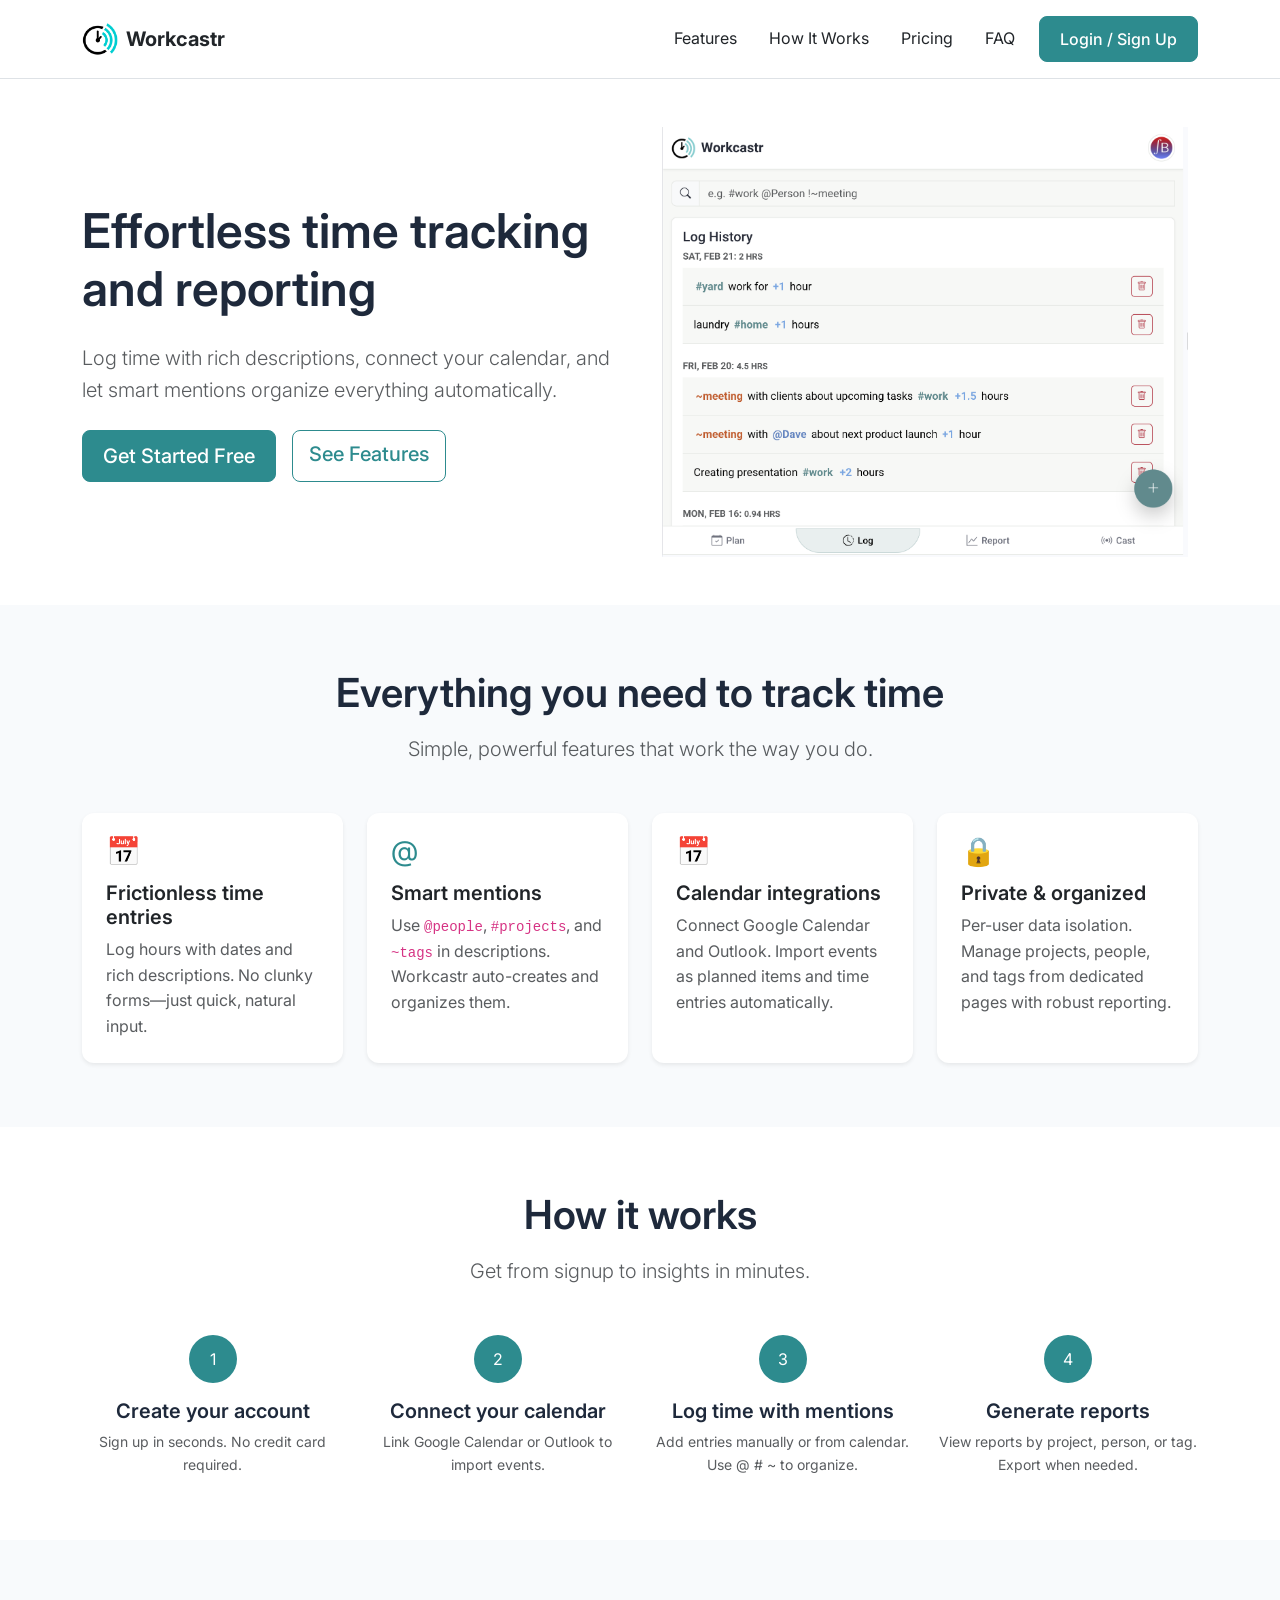
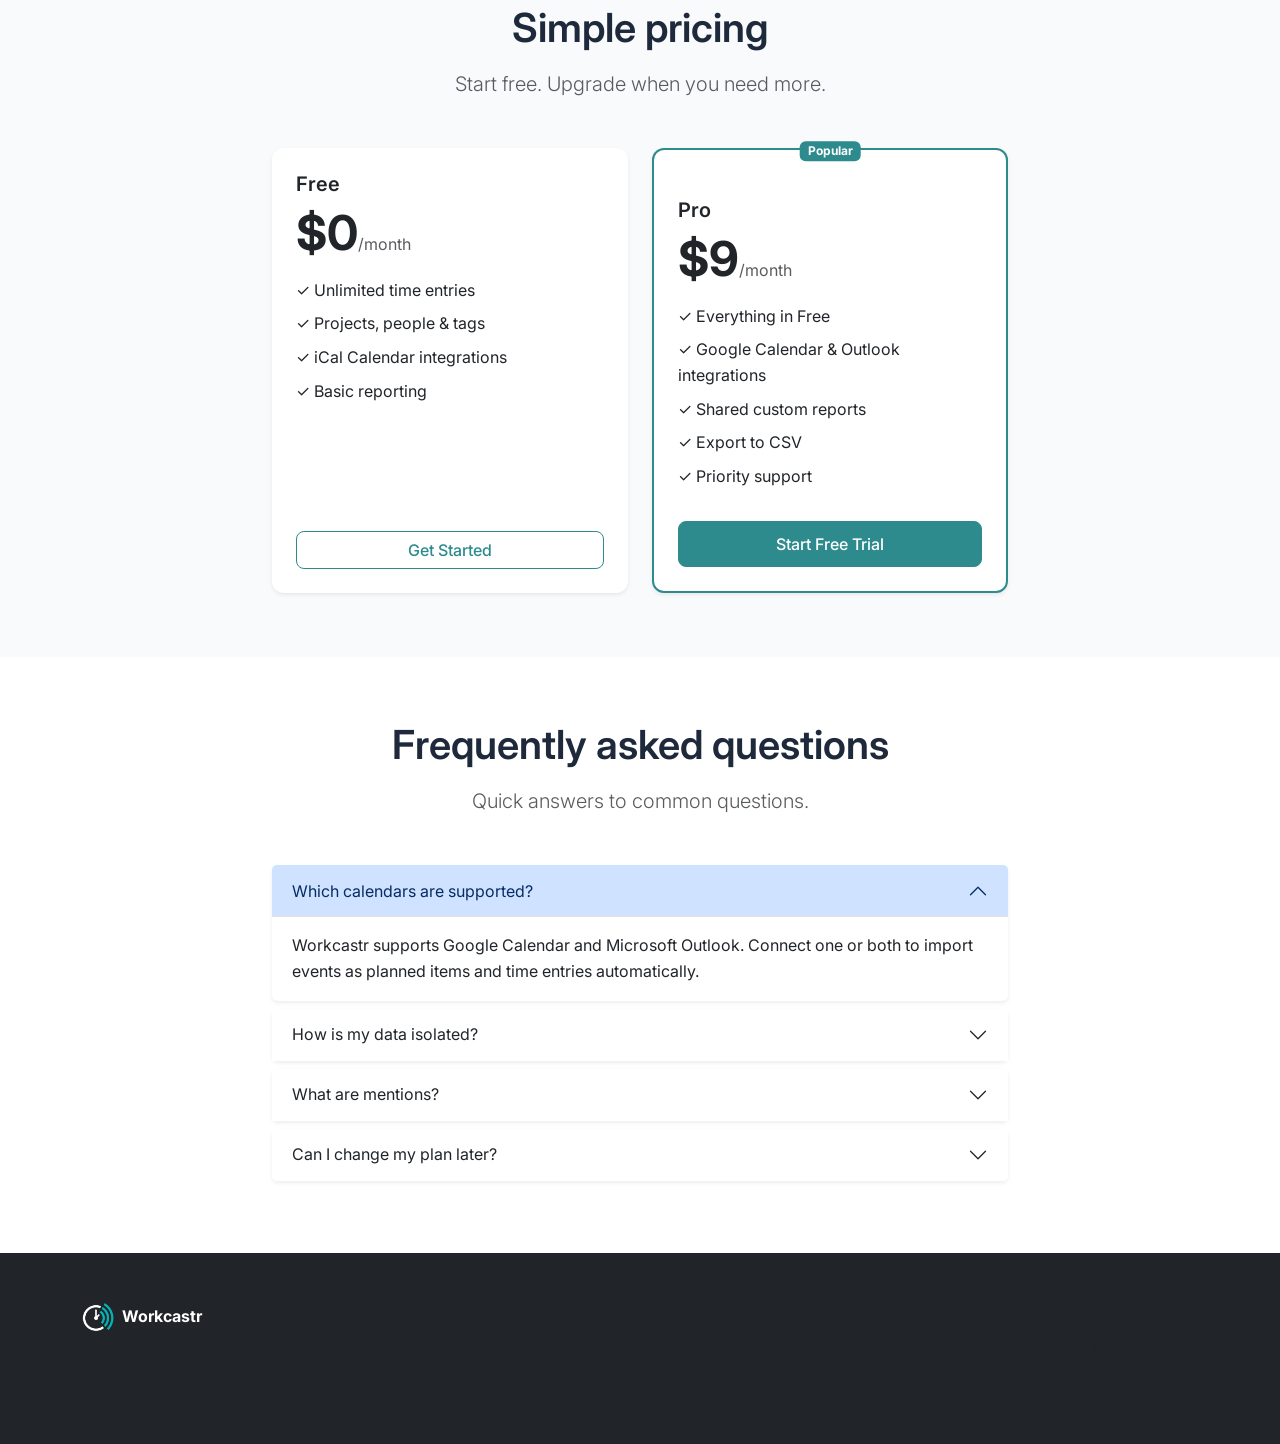
==== index.html @ 973336b8 "Changing app screenshot to "fit" nicer" ====
<!DOCTYPE html>
<html lang="en">
<head>
  <meta charset="UTF-8">
  <meta name="viewport" content="width=device-width, initial-scale=1.0">
  <title>Workcastr – Time Tracking & Reporting</title>
  <link rel="icon" href="assets/images/workcastr-logo-time-broadcast-square3.png" type="image/png">
  <link rel="preconnect" href="https://fonts.googleapis.com">
  <link rel="preconnect" href="https://fonts.gstatic.com" crossorigin>
  <link href="https://fonts.googleapis.com/css2?family=Inter:wght@400;500;600;700&display=swap" rel="stylesheet">
  <link href="https://cdn.jsdelivr.net/npm/bootstrap@5.3.3/dist/css/bootstrap.min.css" rel="stylesheet">
  <link rel="stylesheet" href="assets/css/style.css">
</head>
<body>
  <!-- Navigation -->
  <nav class="navbar navbar-expand-lg navbar-light bg-white py-3 border-bottom">
    <div class="container">
      <a class="navbar-brand d-flex align-items-center" href="#">
        <img src="assets/images/workcastr-logo-time-broadcast-square3.png" alt="Workcastr" height="36" class="d-inline-block">
        <span class="ms-2 fw-bold text-dark">Workcastr</span>
      </a>
      <button class="navbar-toggler" type="button" data-bs-toggle="collapse" data-bs-target="#navbarNav" aria-controls="navbarNav" aria-expanded="false" aria-label="Toggle navigation">
        <span class="navbar-toggler-icon"></span>
      </button>
      <div class="collapse navbar-collapse" id="navbarNav">
        <ul class="navbar-nav ms-auto align-items-center gap-3">
          <li class="nav-item"><a class="nav-link text-dark" href="#features">Features</a></li>
          <li class="nav-item"><a class="nav-link text-dark" href="#how-it-works">How It Works</a></li>
          <li class="nav-item"><a class="nav-link text-dark" href="#pricing">Pricing</a></li>
          <li class="nav-item"><a class="nav-link text-dark" href="#faq">FAQ</a></li>
          <li class="nav-item">
            <a class="btn btn-primary" href="https://app.workcastr.com" target="_blank" rel="noopener">Login / Sign Up</a>
          </li>
        </ul>
      </div>
    </div>
  </nav>

  <!-- Hero -->
  <section class="hero py-5 py-lg-6">
    <div class="container">
      <div class="row align-items-center">
        <div class="col-lg-6">
          <h1 class="mb-4">Effortless time tracking and reporting</h1>
          <p class="lead text-muted mb-4">
            Log time with rich descriptions, connect your calendar, and let smart mentions organize everything automatically.
          </p>
          <div class="d-flex flex-wrap gap-3">
            <a class="btn btn-primary btn-lg" href="https://app.workcastr.com" target="_blank" rel="noopener">Get Started Free</a>
            <a class="btn btn-outline-primary btn-lg" href="#features">See Features</a>
          </div>
        </div>
        <div class="col-lg-6 mt-5 mt-lg-0">
          <div class="hero-screenshot rounded-3 overflow-hidden">
            <img src="assets/images/app-view-1.png" alt="Workcastr app" class="hero-screenshot-img">
          </div>
        </div>
      </div>
    </div>
  </section>

  <!-- Features -->
  <section id="features" class="section section-alt">
    <div class="container">
      <div class="text-center mb-5">
        <h2 class="mb-3">Everything you need to track time</h2>
        <p class="text-muted lead">Simple, powerful features that work the way you do.</p>
      </div>
      <div class="row g-4">
        <div class="col-md-6 col-lg-3">
          <div class="card h-100 border-0 shadow-sm">
            <div class="card-body p-4">
              <div class="feature-icon mb-3 text-primary">&#128197;</div>
              <h5 class="card-title">Frictionless time entries</h5>
              <p class="card-text text-muted">Log hours with dates and rich descriptions. No clunky forms—just quick, natural input.</p>
            </div>
          </div>
        </div>
        <div class="col-md-6 col-lg-3">
          <div class="card h-100 border-0 shadow-sm">
            <div class="card-body p-4">
              <div class="feature-icon mb-3 text-primary">&#64;</div>
              <h5 class="card-title">Smart mentions</h5>
              <p class="card-text text-muted">Use <code>@people</code>, <code>#projects</code>, and <code>~tags</code> in descriptions. Workcastr auto-creates and organizes them.</p>
            </div>
          </div>
        </div>
        <div class="col-md-6 col-lg-3">
          <div class="card h-100 border-0 shadow-sm">
            <div class="card-body p-4">
              <div class="feature-icon mb-3 text-primary">&#128197;</div>
              <h5 class="card-title">Calendar integrations</h5>
              <p class="card-text text-muted">Connect Google Calendar and Outlook. Import events as planned items and time entries automatically.</p>
            </div>
          </div>
        </div>
        <div class="col-md-6 col-lg-3">
          <div class="card h-100 border-0 shadow-sm">
            <div class="card-body p-4">
              <div class="feature-icon mb-3 text-primary">&#128274;</div>
              <h5 class="card-title">Private & organized</h5>
              <p class="card-text text-muted">Per-user data isolation. Manage projects, people, and tags from dedicated pages with robust reporting.</p>
            </div>
          </div>
        </div>
      </div>
    </div>
  </section>

  <!-- How It Works -->
  <section id="how-it-works" class="section">
    <div class="container">
      <div class="text-center mb-5">
        <h2 class="mb-3">How it works</h2>
        <p class="text-muted lead">Get from signup to insights in minutes.</p>
      </div>
      <div class="row g-4 align-items-center">
        <div class="col-lg-3 col-md-6">
          <div class="how-step text-center">
            <div class="how-step-num rounded-circle bg-primary text-white d-inline-flex align-items-center justify-content-center mb-3" style="width: 3rem; height: 3rem;">1</div>
            <h5>Create your account</h5>
            <p class="text-muted small mb-0">Sign up in seconds. No credit card required.</p>
          </div>
        </div>
        <div class="col-lg-3 col-md-6">
          <div class="how-step text-center">
            <div class="how-step-num rounded-circle bg-primary text-white d-inline-flex align-items-center justify-content-center mb-3" style="width: 3rem; height: 3rem;">2</div>
            <h5>Connect your calendar</h5>
            <p class="text-muted small mb-0">Link Google Calendar or Outlook to import events.</p>
          </div>
        </div>
        <div class="col-lg-3 col-md-6">
          <div class="how-step text-center">
            <div class="how-step-num rounded-circle bg-primary text-white d-inline-flex align-items-center justify-content-center mb-3" style="width: 3rem; height: 3rem;">3</div>
            <h5>Log time with mentions</h5>
            <p class="text-muted small mb-0">Add entries manually or from calendar. Use @ # ~ to organize.</p>
          </div>
        </div>
        <div class="col-lg-3 col-md-6">
          <div class="how-step text-center">
            <div class="how-step-num rounded-circle bg-primary text-white d-inline-flex align-items-center justify-content-center mb-3" style="width: 3rem; height: 3rem;">4</div>
            <h5>Generate reports</h5>
            <p class="text-muted small mb-0">View reports by project, person, or tag. Export when needed.</p>
          </div>
        </div>
      </div>
    </div>
  </section>

  <!-- Pricing -->
  <section id="pricing" class="section section-alt">
    <div class="container">
      <div class="text-center mb-5">
        <h2 class="mb-3">Simple pricing</h2>
        <p class="text-muted lead">Start free. Upgrade when you need more.</p>
      </div>
      <div class="row justify-content-center g-4">
        <div class="col-md-6 col-lg-4">
          <div class="card h-100 border-0 shadow-sm">
            <div class="card-body p-4 d-flex flex-column">
              <h5 class="card-title">Free</h5>
              <div class="mb-3"><span class="display-5 fw-bold">$0</span><span class="text-muted">/month</span></div>
              <ul class="list-unstyled mb-4 flex-grow-1">
                <li class="mb-2">&#10003; Unlimited time entries</li>
                <li class="mb-2">&#10003; Projects, people & tags</li>
                <li class="mb-2">&#10003; iCal Calendar integrations</li>
                <li class="mb-2">&#10003; Basic reporting</li>
              </ul>
              <a class="btn btn-outline-primary w-100" href="https://app.workcastr.com" target="_blank" rel="noopener">Get Started</a>
            </div>
          </div>
        </div>
        <div class="col-md-6 col-lg-4">
          <div class="card h-100 border-2 border-primary shadow-sm position-relative">
            <div class="position-absolute top-0 start-50 translate-middle">
              <span class="badge bg-primary">Popular</span>
            </div>
            <div class="card-body p-4 d-flex flex-column pt-5">
              <h5 class="card-title">Pro</h5>
              <div class="mb-3"><span class="display-5 fw-bold">$9</span><span class="text-muted">/month</span></div>
              <ul class="list-unstyled mb-4 flex-grow-1">
                <li class="mb-2">&#10003; Everything in Free</li>
                <li class="mb-2">&#10003; Google Calendar & Outlook integrations</li>
                <li class="mb-2">&#10003; Shared custom reports</li>
                <li class="mb-2">&#10003; Export to CSV</li>
                <li class="mb-2">&#10003; Priority support</li>
              </ul>
              <a class="btn btn-primary w-100" href="https://app.workcastr.com" target="_blank" rel="noopener">Start Free Trial</a>
            </div>
          </div>
        </div>
      </div>
    </div>
  </section>

  <!-- FAQ -->
  <section id="faq" class="section">
    <div class="container">
      <div class="text-center mb-5">
        <h2 class="mb-3">Frequently asked questions</h2>
        <p class="text-muted lead">Quick answers to common questions.</p>
      </div>
      <div class="row justify-content-center">
        <div class="col-lg-8">
          <div class="accordion" id="faqAccordion">
            <div class="accordion-item border-0 shadow-sm mb-2 rounded">
              <h3 class="accordion-header">
                <button class="accordion-button" type="button" data-bs-toggle="collapse" data-bs-target="#faq1" aria-expanded="true" aria-controls="faq1">Which calendars are supported?</button>
              </h3>
              <div id="faq1" class="accordion-collapse collapse show" data-bs-parent="#faqAccordion">
                <div class="accordion-body">Workcastr supports Google Calendar and Microsoft Outlook. Connect one or both to import events as planned items and time entries automatically.</div>
              </div>
            </div>
            <div class="accordion-item border-0 shadow-sm mb-2 rounded">
              <h3 class="accordion-header">
                <button class="accordion-button collapsed" type="button" data-bs-toggle="collapse" data-bs-target="#faq2" aria-expanded="false" aria-controls="faq2">How is my data isolated?</button>
              </h3>
              <div id="faq2" class="accordion-collapse collapse" data-bs-parent="#faqAccordion">
                <div class="accordion-body">Workcastr uses per-user data isolation. Your time entries, projects, people, and tags are private to your account.</div>
              </div>
            </div>
            <div class="accordion-item border-0 shadow-sm mb-2 rounded">
              <h3 class="accordion-header">
                <button class="accordion-button collapsed" type="button" data-bs-toggle="collapse" data-bs-target="#faq3" aria-expanded="false" aria-controls="faq3">What are mentions?</button>
              </h3>
              <div id="faq3" class="accordion-collapse collapse" data-bs-parent="#faqAccordion">
                <div class="accordion-body">Mentions let you tag people (<code>@name</code>), projects (<code>#project</code>), and tags (<code>~tag</code>) directly in your time entry descriptions. Workcastr automatically creates and organizes these for you.</div>
              </div>
            </div>
            <div class="accordion-item border-0 shadow-sm mb-2 rounded">
              <h3 class="accordion-header">
                <button class="accordion-button collapsed" type="button" data-bs-toggle="collapse" data-bs-target="#faq4" aria-expanded="false" aria-controls="faq4">Can I change my plan later?</button>
              </h3>
              <div id="faq4" class="accordion-collapse collapse" data-bs-parent="#faqAccordion">
                <div class="accordion-body">Yes. You can upgrade or downgrade your plan at any time from your account settings.</div>
              </div>
            </div>
          </div>
        </div>
      </div>
    </div>
  </section>

  <!-- Footer -->
  <footer class="bg-dark text-light py-5">
    <div class="container">
      <div class="row align-items-center">
        <div class="col-md-6 mb-3 mb-md-0">
          <a class="d-flex align-items-center text-decoration-none" href="#">
            <img src="assets/images/workcastr-logo-time-broadcast-square3-for-dark.png" alt="Workcastr" height="32" class="d-inline-block">
            <span class="ms-2 fw-bold text-white">Workcastr</span>
          </a>
          <p class="text-muted small mb-0 mt-2">&copy; 2025 Workcastr. All rights reserved.</p>
          <div class="mt-2">
            <a class="text-muted me-3" href="#" aria-label="Twitter"><svg xmlns="http://www.w3.org/2000/svg" width="20" height="20" viewBox="0 0 24 24" fill="currentColor"><path d="M18.244 2.25h3.308l-7.227 8.26 8.502 11.24H16.17l-5.214-6.817L4.99 21.75H1.68l7.73-8.835L1.254 2.25H8.08l4.713 6.231zm-1.161 17.52h1.833L7.084 4.126H5.117z"/></svg></a>
            <a class="text-muted" href="#" aria-label="GitHub"><svg xmlns="http://www.w3.org/2000/svg" width="20" height="20" viewBox="0 0 24 24" fill="currentColor"><path d="M12 0c-6.626 0-12 5.373-12 12 0 5.302 3.438 9.8 8.207 11.387.599.111.793-.261.793-.577v-2.234c-3.338.726-4.033-1.416-4.033-1.416-.546-1.387-1.333-1.756-1.333-1.756-1.089-.745.083-.729.083-.729 1.205.084 1.839 1.237 1.839 1.237 1.07 1.834 2.807 1.304 3.492.997.107-.775.418-1.305.762-1.604-2.665-.305-5.467-1.334-5.467-5.931 0-1.311.469-2.381 1.236-3.221-.124-.303-.535-1.524.117-3.176 0 0 1.008-.322 3.301 1.23.957-.266 1.983-.399 3.003-.404 1.02.005 2.047.138 3.006.404 2.291-1.552 3.297-1.23 3.297-1.23.653 1.653.242 2.874.118 3.176.77.84 1.235 1.911 1.235 3.221 0 4.609-2.807 5.624-5.479 5.921.43.372.823 1.102.823 2.222v3.293c0 .319.192.694.801.576 4.765-1.589 8.199-6.086 8.199-11.386 0-6.627-5.373-12-12-12z"/></svg></a>
          </div>
        </div>
        <div class="col-md-6 text-md-end">
          <a class="text-muted text-decoration-none me-3" href="#">Privacy</a>
          <a class="text-muted text-decoration-none me-3" href="#">Terms</a>
          <a class="text-muted text-decoration-none" href="https://app.workcastr.com" target="_blank" rel="noopener">Login</a>
        </div>
      </div>
    </div>
  </footer>

  <script src="https://cdn.jsdelivr.net/npm/bootstrap@5.3.3/dist/js/bootstrap.bundle.min.js"></script>
  <script src="assets/js/main.js"></script>
</body>
</html>
---- assets/css/style.css ----
/* Workcastr Marketing Site - Modern SaaS Styles */

:root {
  --wc-primary: #2D8B8E;
  --wc-primary-dark: #247275;
  --wc-primary-light: #87CDCF;
  --wc-accent: #87CDCF;
  --bs-primary: #2D8B8E;
  --bs-primary-rgb: 45, 139, 142;
  --wc-text: #1e293b;
  --wc-text-muted: #64748b;
  --wc-bg: #ffffff;
  --wc-bg-alt: #f8fafc;
  --wc-border: #e2e8f0;
  --wc-shadow: 0 4px 6px -1px rgba(0, 0, 0, 0.1), 0 2px 4px -2px rgba(0, 0, 0, 0.1);
  --wc-shadow-lg: 0 10px 15px -3px rgba(0, 0, 0, 0.1), 0 4px 6px -4px rgba(0, 0, 0, 0.1);
  --wc-radius: 0.5rem;
  --wc-radius-lg: 0.75rem;
}

* {
  scroll-behavior: smooth;
}

body {
  font-family: "Inter", -apple-system, BlinkMacSystemFont, "Segoe UI", Roboto, sans-serif;
  color: var(--wc-text);
  background-color: var(--wc-bg);
  line-height: 1.6;
}

h1, h2, h3, h4, h5, h6 {
  font-weight: 600;
  color: var(--wc-text);
}

h1 { font-size: 2.5rem; }
h2 { font-size: 2rem; }
@media (min-width: 768px) {
  h1 { font-size: 3rem; }
  h2 { font-size: 2.5rem; }
}

.btn-primary {
  background-color: var(--wc-primary);
  border-color: var(--wc-primary);
  color: white !important;
  padding: 0.625rem 1.25rem;
  font-weight: 500;
  border-radius: var(--wc-radius);
}

.btn-primary:hover {
  background-color: var(--wc-primary-dark);
  border-color: var(--wc-primary-dark);
  color: white !important;
}

.btn-outline-primary {
  border-color: var(--wc-primary);
  color: var(--wc-primary);
  font-weight: 500;
  border-radius: var(--wc-radius);
}

.btn-outline-primary:hover {
  background-color: var(--wc-primary);
  border-color: var(--wc-primary);
  color: white;
}

.section {
  padding: 4rem 0;
}

.section-alt {
  background-color: var(--wc-bg-alt);
}

.hero {
  padding-top: 3rem;
  padding-bottom: 4rem;
}

.hero-screenshot {
  max-height: 430px;
  display: flex;
  justify-content: center;
}

.hero-screenshot-img {
  width: 100%;
  height: auto;
  max-height: 430px;
  object-fit: contain;
  object-position: top;
}

@media (min-width: 992px) {
  .hero {
    padding-top: 4rem;
    padding-bottom: 5rem;
  }
}

.feature-icon {
  font-size: 1.75rem;
  line-height: 1;
}

.card {
  border-radius: var(--wc-radius-lg);
  transition: transform 0.2s, box-shadow 0.2s;
}

.card:hover {
  transform: translateY(-2px);
  box-shadow: var(--wc-shadow-lg) !important;
}

footer a:hover {
  color: white !important;
}
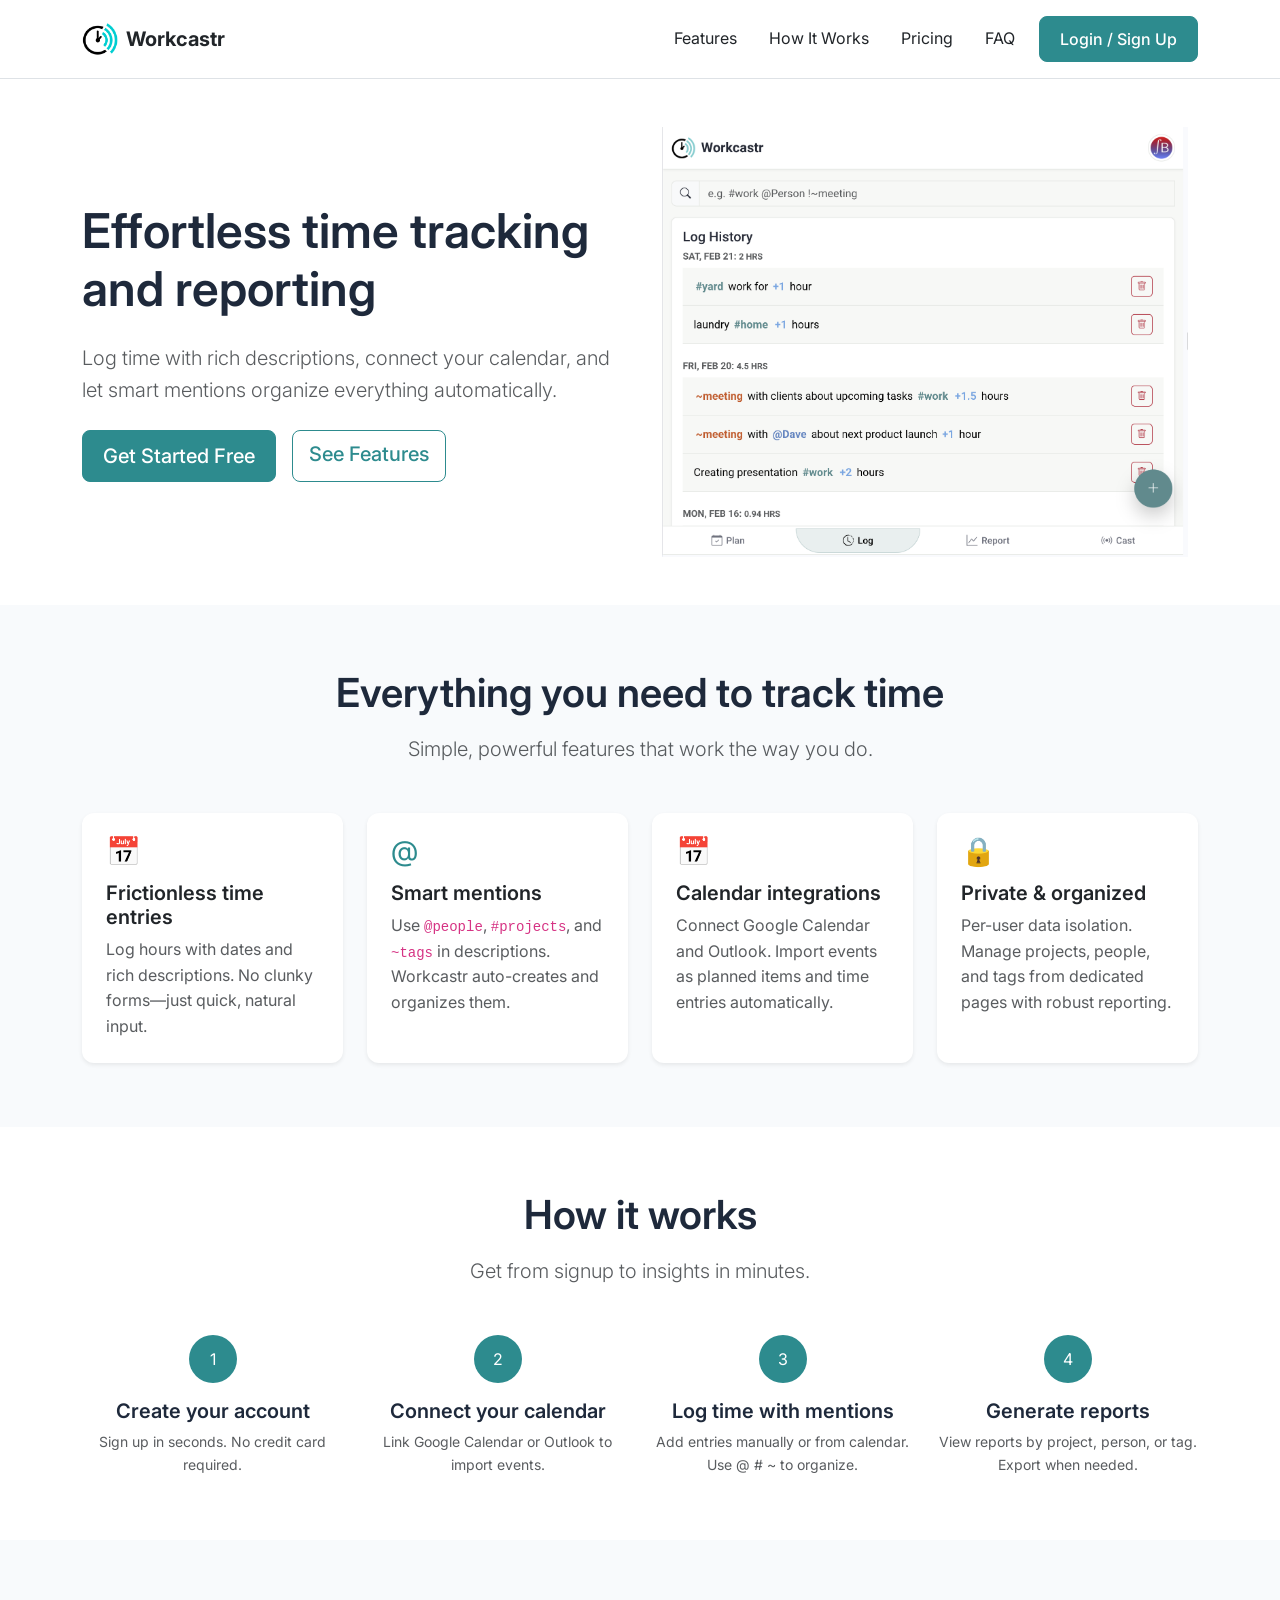
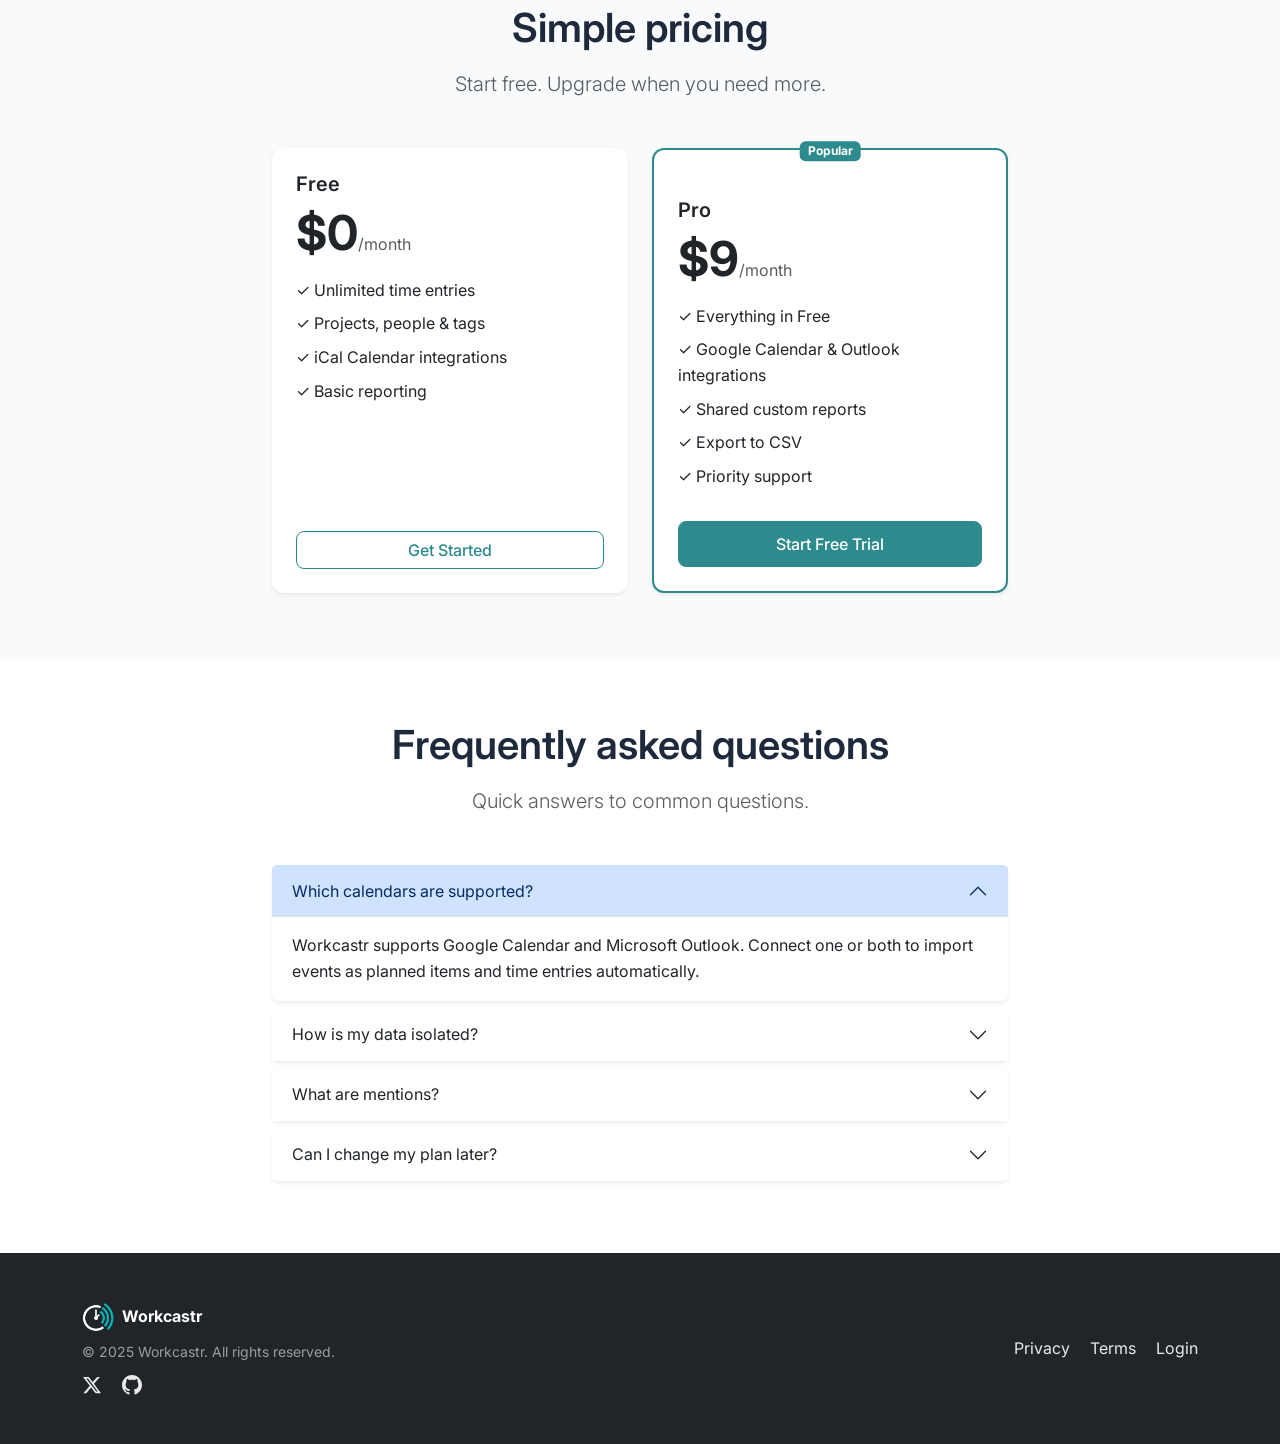
==== commit 5eeb918a: "Implement privacy policy and terms of service pages; update footer links and styles for better visib" ====
--- a/index.html
+++ b/index.html
@@ -257,9 +257,9 @@
           </div>
         </div>
         <div class="col-md-6 text-md-end">
-          <a class="text-muted text-decoration-none me-3" href="#">Privacy</a>
-          <a class="text-muted text-decoration-none me-3" href="#">Terms</a>
-          <a class="text-muted text-decoration-none" href="https://app.workcastr.com" target="_blank" rel="noopener">Login</a>
+          <a class="text-white text-decoration-none me-3" href="privacy/">Privacy</a>
+          <a class="text-white text-decoration-none me-3" href="terms/">Terms</a>
+          <a class="text-white text-decoration-none" href="https://app.workcastr.com" target="_blank" rel="noopener">Login</a>
         </div>
       </div>
     </div>
--- a/assets/css/style.css
+++ b/assets/css/style.css
@@ -118,6 +118,33 @@
   box-shadow: var(--wc-shadow-lg) !important;
 }
 
-footer a:hover {
-  color: white !important;
+/* Dark footer: Bootstrap text-muted / default link colors are illegible on bg-dark */
+footer.bg-dark a {
+  color: rgba(255, 255, 255, 0.9) !important;
 }
+
+footer.bg-dark a:hover,
+footer.bg-dark a:focus {
+  color: #fff !important;
+}
+
+footer.bg-dark p.text-muted {
+  color: rgba(255, 255, 255, 0.55) !important;
+}
+
+/* Legal pages (privacy, terms) */
+.legal-main {
+  min-height: 60vh;
+}
+
+.legal-content {
+  max-width: 42rem;
+}
+
+.legal-content h2 {
+  font-weight: 600;
+}
+
+.legal-content ul {
+  padding-left: 1.25rem;
+}
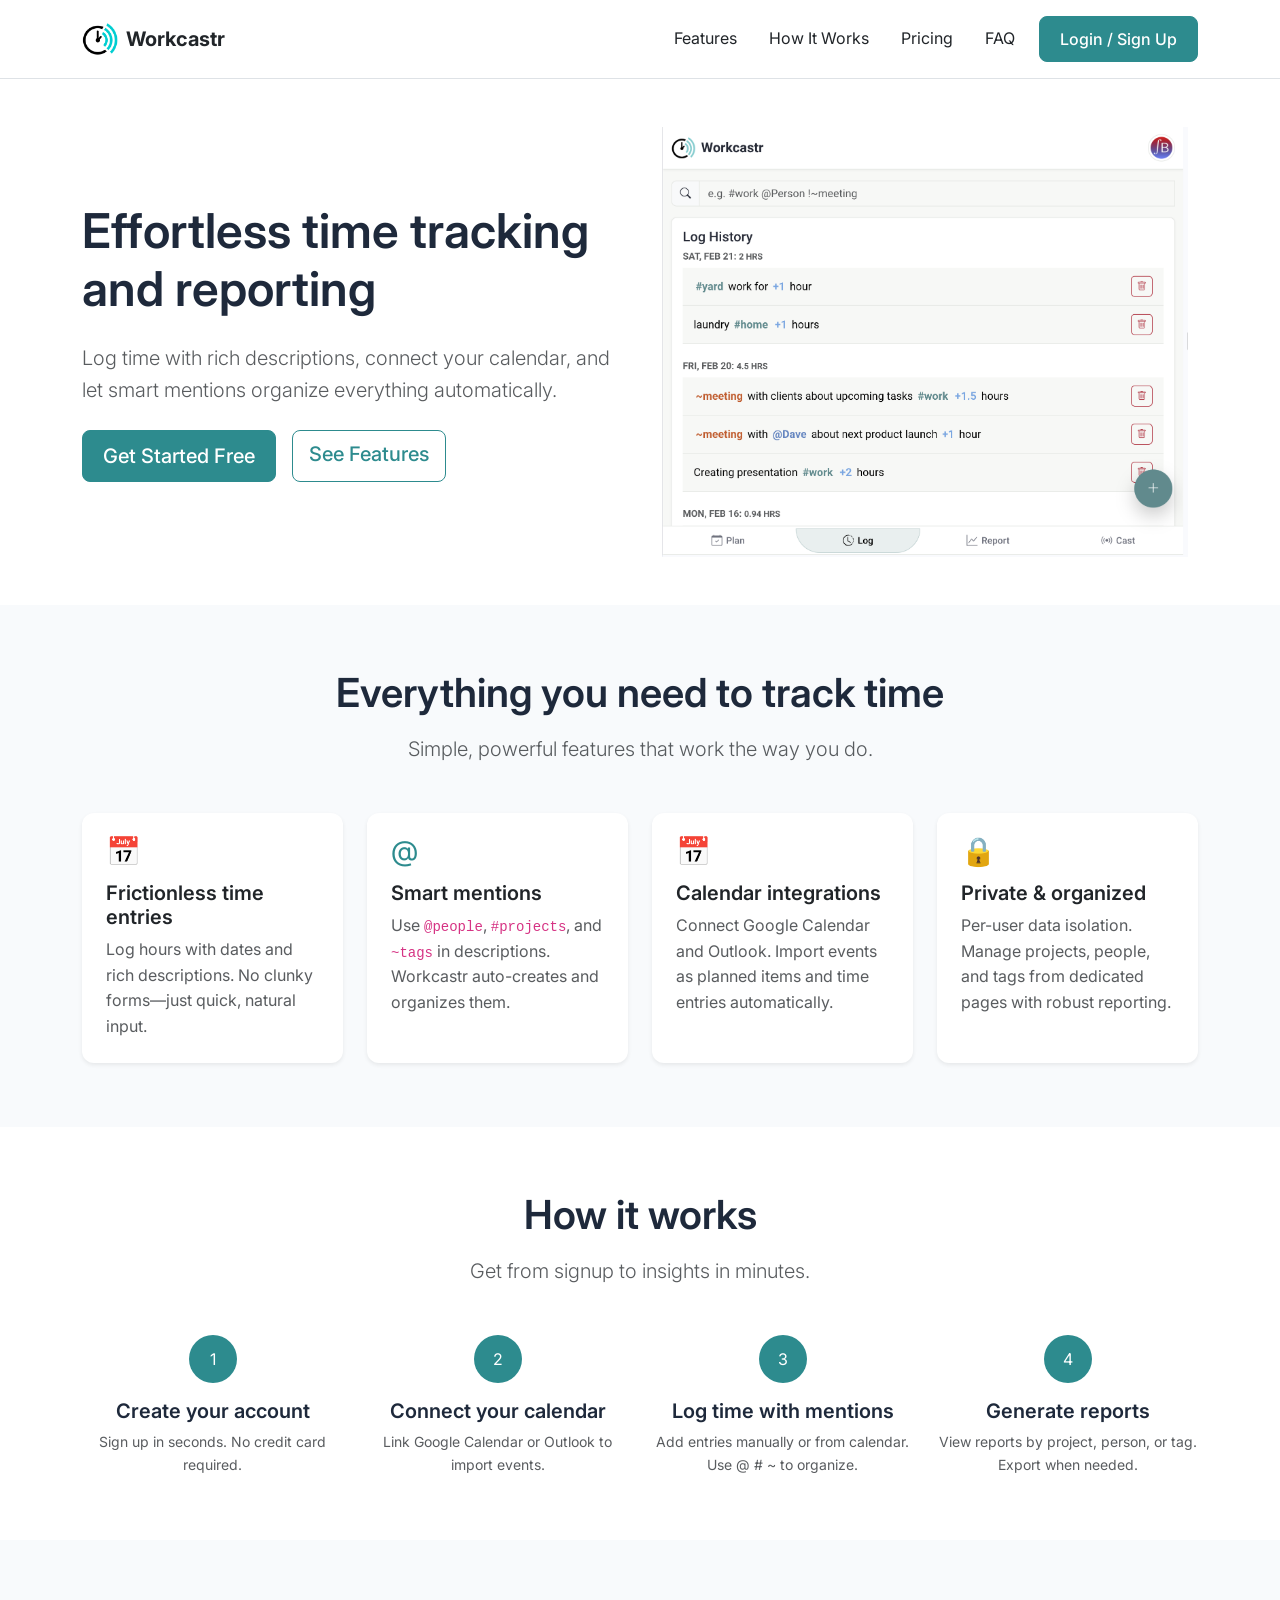
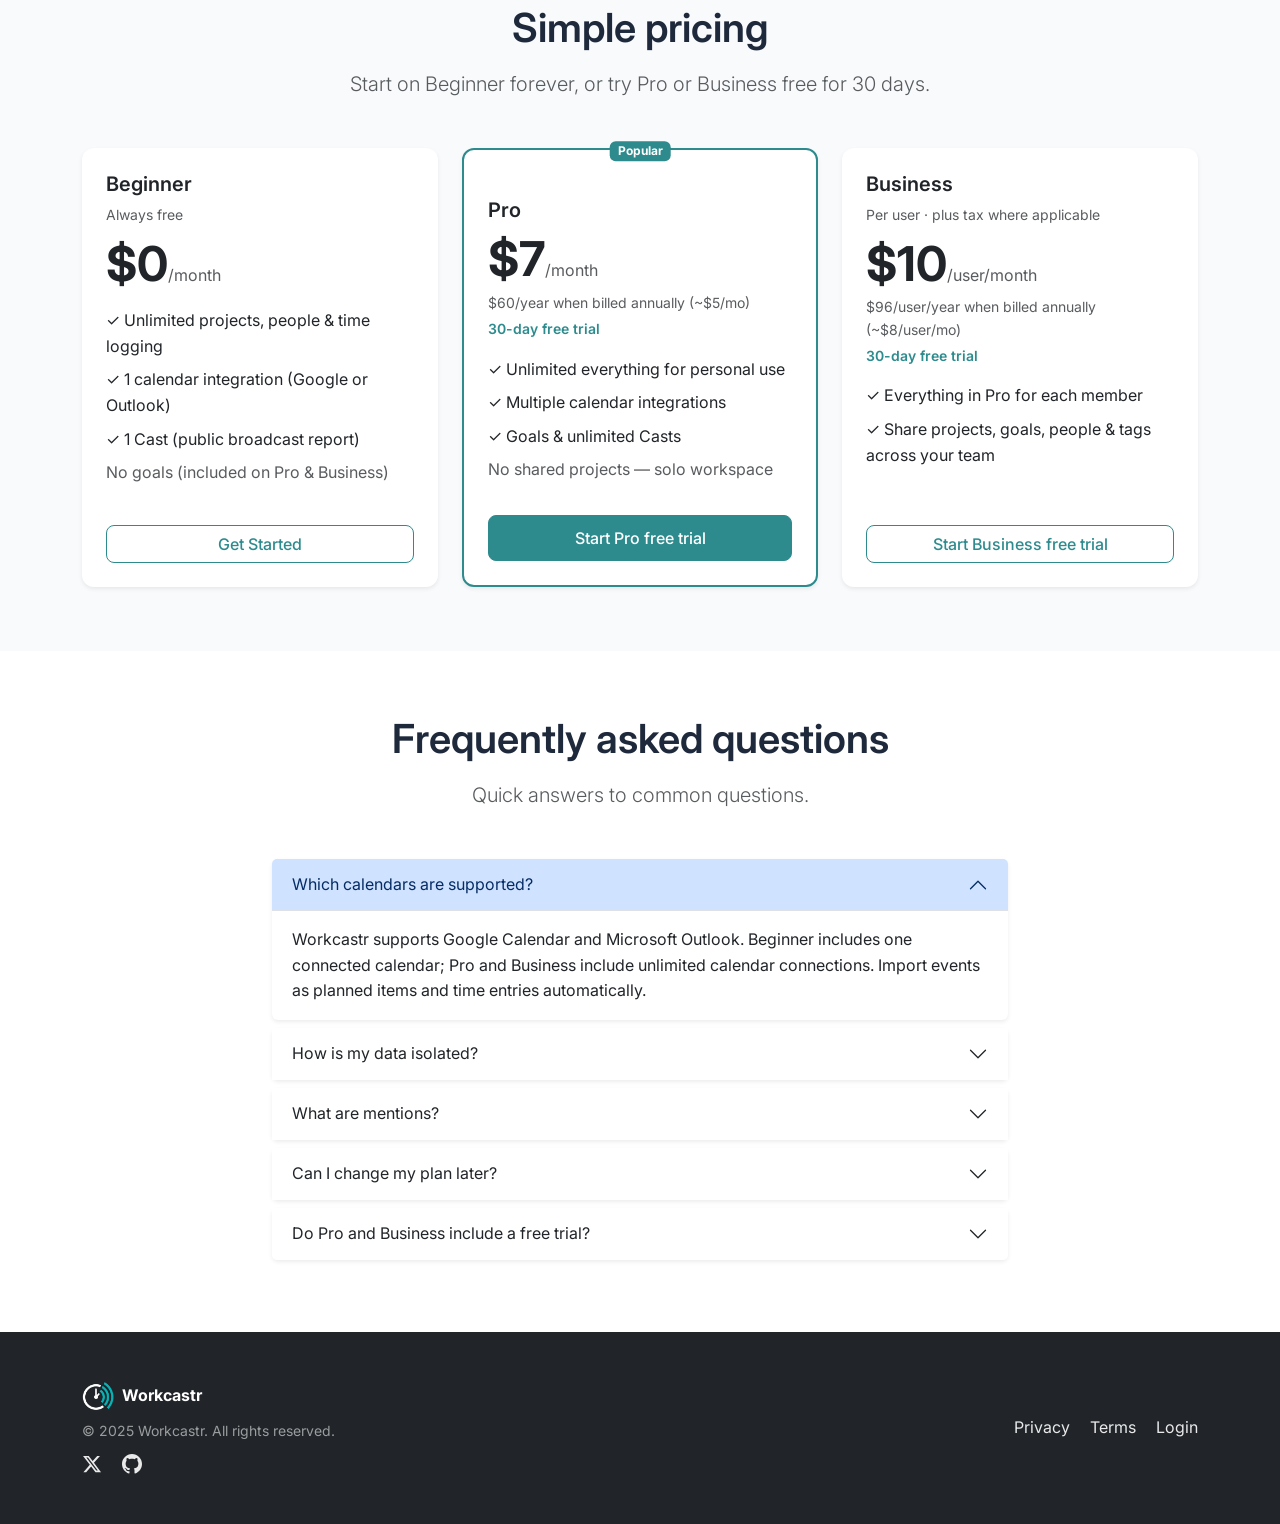
==== commit f42bb88f: "Update pricing plans in index.html: rename Free to Beginner, adjust pricing for Pro and add Business" ====
--- a/index.html
+++ b/index.html
@@ -152,19 +152,20 @@
     <div class="container">
       <div class="text-center mb-5">
         <h2 class="mb-3">Simple pricing</h2>
-        <p class="text-muted lead">Start free. Upgrade when you need more.</p>
+        <p class="text-muted lead">Start on Beginner forever, or try Pro or Business free for 30 days.</p>
       </div>
       <div class="row justify-content-center g-4">
         <div class="col-md-6 col-lg-4">
           <div class="card h-100 border-0 shadow-sm">
             <div class="card-body p-4 d-flex flex-column">
-              <h5 class="card-title">Free</h5>
+              <h5 class="card-title">Beginner</h5>
+              <p class="small text-muted mb-2">Always free</p>
               <div class="mb-3"><span class="display-5 fw-bold">$0</span><span class="text-muted">/month</span></div>
               <ul class="list-unstyled mb-4 flex-grow-1">
-                <li class="mb-2">&#10003; Unlimited time entries</li>
-                <li class="mb-2">&#10003; Projects, people & tags</li>
-                <li class="mb-2">&#10003; iCal Calendar integrations</li>
-                <li class="mb-2">&#10003; Basic reporting</li>
+                <li class="mb-2">&#10003; Unlimited projects, people & time logging</li>
+                <li class="mb-2">&#10003; 1 calendar integration (Google or Outlook)</li>
+                <li class="mb-2">&#10003; 1 Cast (public broadcast report)</li>
+                <li class="mb-2 text-muted">No goals (included on Pro & Business)</li>
               </ul>
               <a class="btn btn-outline-primary w-100" href="https://app.workcastr.com" target="_blank" rel="noopener">Get Started</a>
             </div>
@@ -177,15 +178,32 @@
             </div>
             <div class="card-body p-4 d-flex flex-column pt-5">
               <h5 class="card-title">Pro</h5>
-              <div class="mb-3"><span class="display-5 fw-bold">$9</span><span class="text-muted">/month</span></div>
+              <div class="mb-1"><span class="display-5 fw-bold">$7</span><span class="text-muted">/month</span></div>
+              <p class="small text-muted mb-1">$60/year when billed annually (~$5/mo)</p>
+              <p class="small fw-semibold text-primary mb-3">30-day free trial</p>
               <ul class="list-unstyled mb-4 flex-grow-1">
-                <li class="mb-2">&#10003; Everything in Free</li>
-                <li class="mb-2">&#10003; Google Calendar & Outlook integrations</li>
-                <li class="mb-2">&#10003; Shared custom reports</li>
-                <li class="mb-2">&#10003; Export to CSV</li>
-                <li class="mb-2">&#10003; Priority support</li>
+                <li class="mb-2">&#10003; Unlimited everything for personal use</li>
+                <li class="mb-2">&#10003; Multiple calendar integrations</li>
+                <li class="mb-2">&#10003; Goals & unlimited Casts</li>
+                <li class="mb-2 text-muted">No shared projects — solo workspace</li>
               </ul>
-              <a class="btn btn-primary w-100" href="https://app.workcastr.com" target="_blank" rel="noopener">Start Free Trial</a>
+              <a class="btn btn-primary w-100" href="https://app.workcastr.com" target="_blank" rel="noopener">Start Pro free trial</a>
+            </div>
+          </div>
+        </div>
+        <div class="col-md-6 col-lg-4">
+          <div class="card h-100 border-0 shadow-sm">
+            <div class="card-body p-4 d-flex flex-column">
+              <h5 class="card-title">Business</h5>
+              <p class="small text-muted mb-2">Per user · plus tax where applicable</p>
+              <div class="mb-1"><span class="display-5 fw-bold">$10</span><span class="text-muted">/user/month</span></div>
+              <p class="small text-muted mb-1">$96/user/year when billed annually (~$8/user/mo)</p>
+              <p class="small fw-semibold text-primary mb-3">30-day free trial</p>
+              <ul class="list-unstyled mb-4 flex-grow-1">
+                <li class="mb-2">&#10003; Everything in Pro for each member</li>
+                <li class="mb-2">&#10003; Share projects, goals, people & tags across your team</li>
+              </ul>
+              <a class="btn btn-outline-primary w-100" href="https://app.workcastr.com" target="_blank" rel="noopener">Start Business free trial</a>
             </div>
           </div>
         </div>
@@ -208,7 +226,7 @@
                 <button class="accordion-button" type="button" data-bs-toggle="collapse" data-bs-target="#faq1" aria-expanded="true" aria-controls="faq1">Which calendars are supported?</button>
               </h3>
               <div id="faq1" class="accordion-collapse collapse show" data-bs-parent="#faqAccordion">
-                <div class="accordion-body">Workcastr supports Google Calendar and Microsoft Outlook. Connect one or both to import events as planned items and time entries automatically.</div>
+                <div class="accordion-body">Workcastr supports Google Calendar and Microsoft Outlook. Beginner includes one connected calendar; Pro and Business include unlimited calendar connections. Import events as planned items and time entries automatically.</div>
               </div>
             </div>
             <div class="accordion-item border-0 shadow-sm mb-2 rounded">
@@ -233,6 +251,14 @@
               </h3>
               <div id="faq4" class="accordion-collapse collapse" data-bs-parent="#faqAccordion">
                 <div class="accordion-body">Yes. You can upgrade or downgrade your plan at any time from your account settings.</div>
+              </div>
+            </div>
+            <div class="accordion-item border-0 shadow-sm mb-2 rounded">
+              <h3 class="accordion-header">
+                <button class="accordion-button collapsed" type="button" data-bs-toggle="collapse" data-bs-target="#faq5" aria-expanded="false" aria-controls="faq5">Do Pro and Business include a free trial?</button>
+              </h3>
+              <div id="faq5" class="accordion-collapse collapse" data-bs-parent="#faqAccordion">
+                <div class="accordion-body">Yes. Both Pro and Business come with a 30-day free trial so you can use the full feature set before you are billed. Start either trial from your account after you sign up.</div>
               </div>
             </div>
           </div>
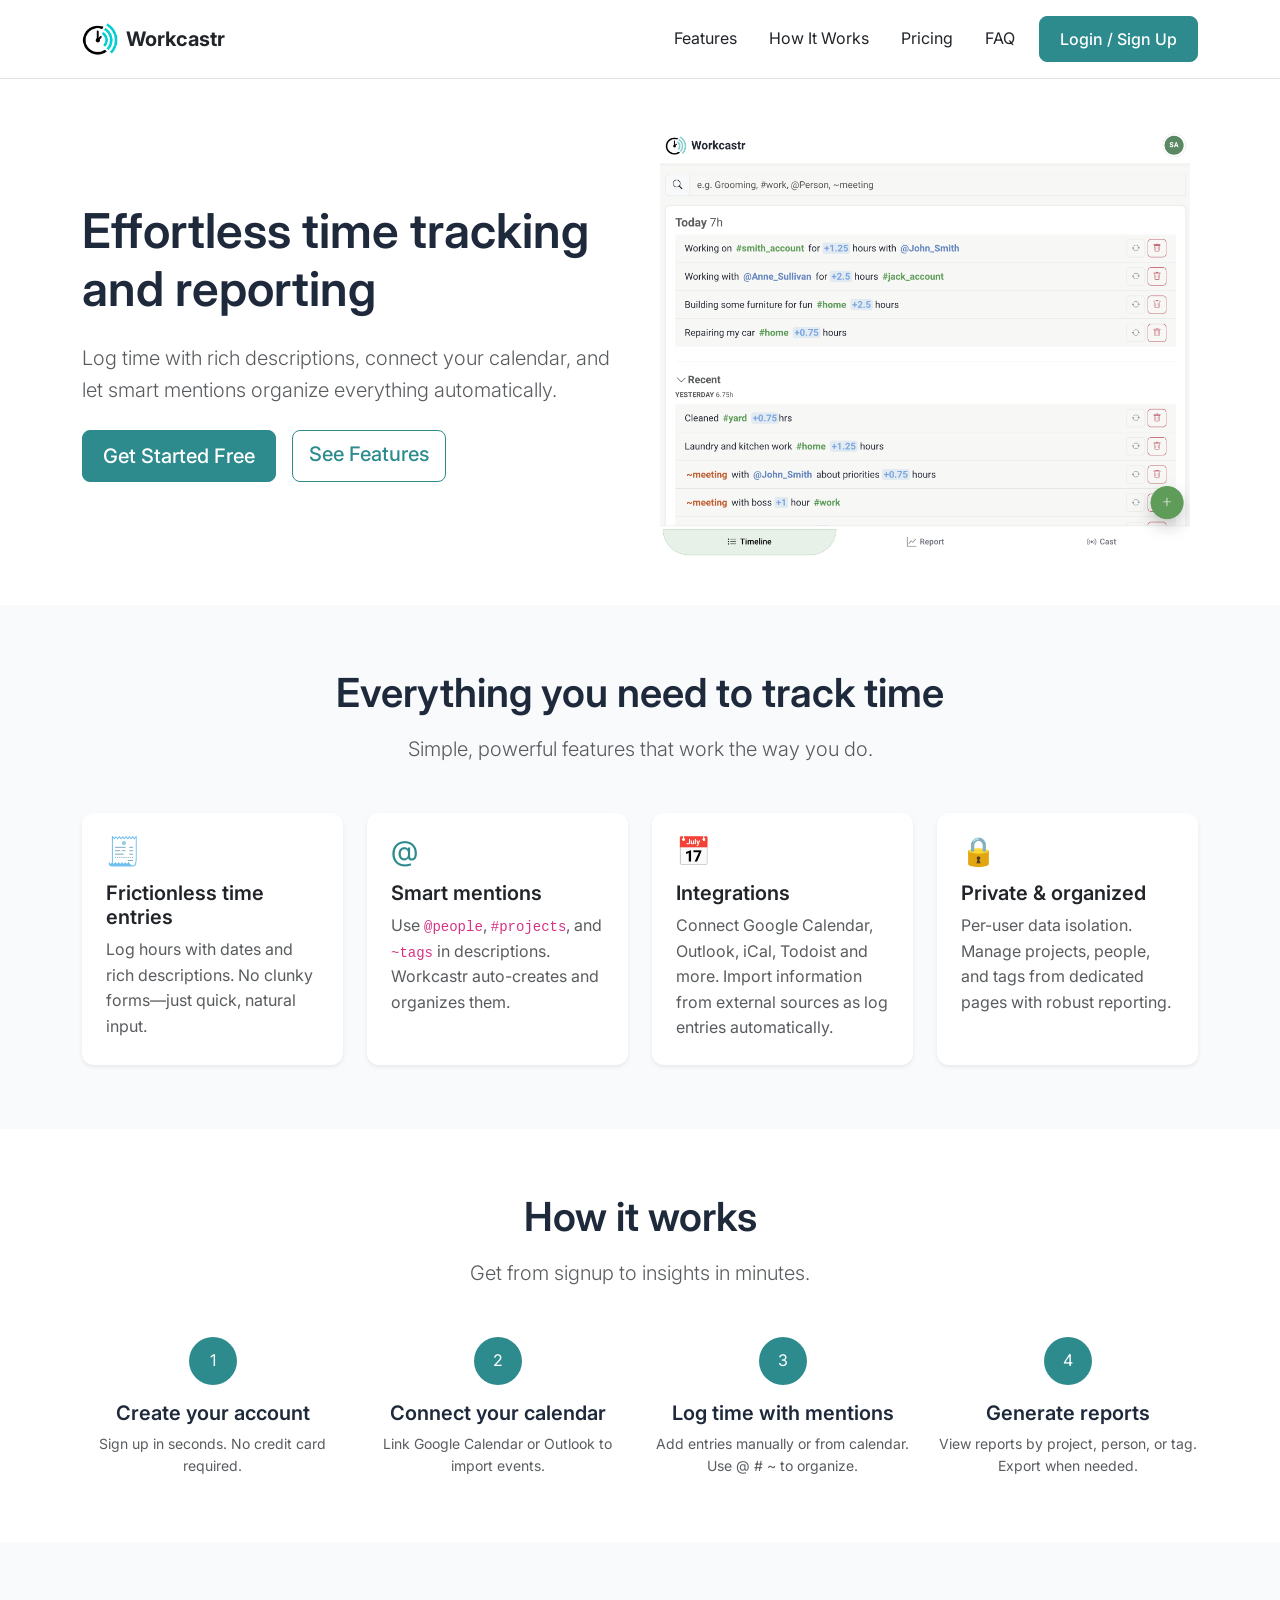
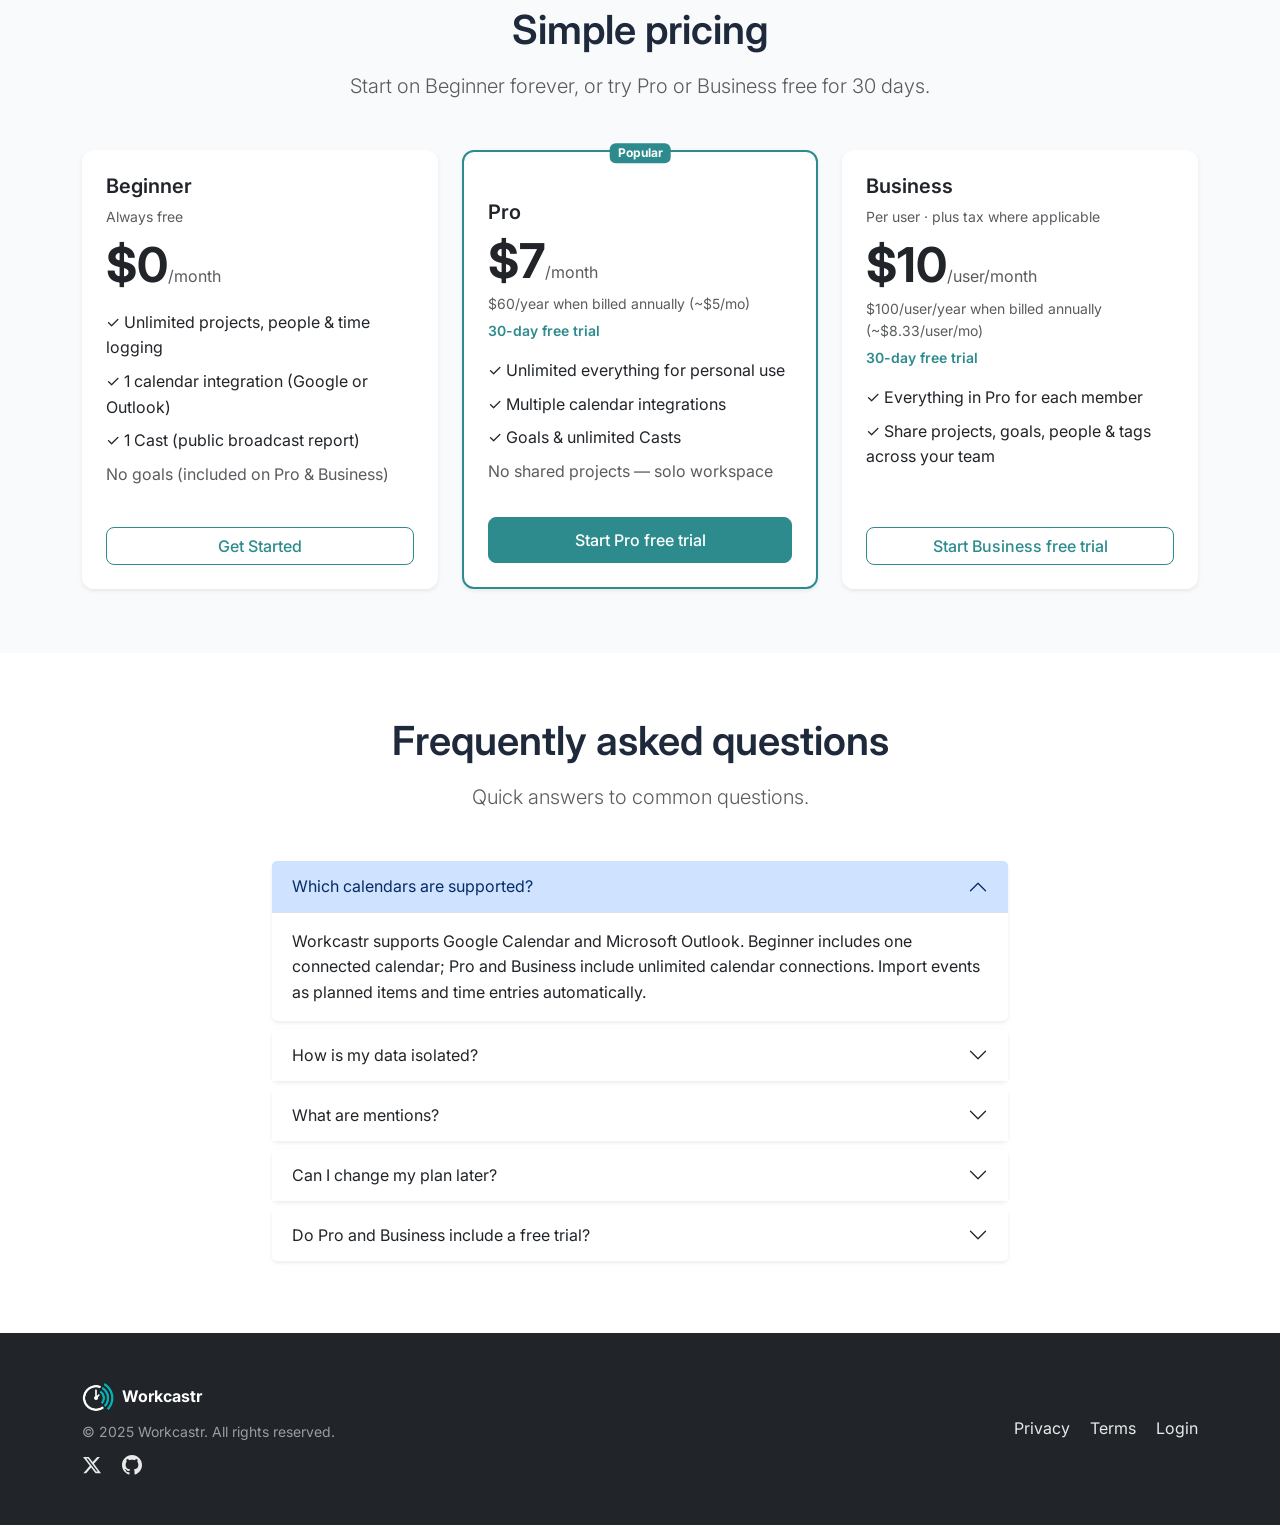
==== commit 88a6aa05: "Updated hero section." ====
--- a/index.html
+++ b/index.html
@@ -52,7 +52,7 @@
         </div>
         <div class="col-lg-6 mt-5 mt-lg-0">
           <div class="hero-screenshot rounded-3 overflow-hidden">
-            <img src="assets/images/app-view-1.png" alt="Workcastr app" class="hero-screenshot-img">
+            <img src="assets/images/hero-v2.png" alt="Workcastr app" class="hero-screenshot-img">
           </div>
         </div>
       </div>
@@ -70,7 +70,7 @@
         <div class="col-md-6 col-lg-3">
           <div class="card h-100 border-0 shadow-sm">
             <div class="card-body p-4">
-              <div class="feature-icon mb-3 text-primary">&#128197;</div>
+              <div class="feature-icon mb-3 text-primary">&#129534;</div>
               <h5 class="card-title">Frictionless time entries</h5>
               <p class="card-text text-muted">Log hours with dates and rich descriptions. No clunky forms—just quick, natural input.</p>
             </div>
@@ -89,8 +89,8 @@
           <div class="card h-100 border-0 shadow-sm">
             <div class="card-body p-4">
               <div class="feature-icon mb-3 text-primary">&#128197;</div>
-              <h5 class="card-title">Calendar integrations</h5>
-              <p class="card-text text-muted">Connect Google Calendar and Outlook. Import events as planned items and time entries automatically.</p>
+              <h5 class="card-title">Integrations</h5>
+              <p class="card-text text-muted">Connect Google Calendar, Outlook, iCal, Todoist and more. Import information from external sources as log entries automatically.</p>
             </div>
           </div>
         </div>
@@ -197,7 +197,7 @@
               <h5 class="card-title">Business</h5>
               <p class="small text-muted mb-2">Per user · plus tax where applicable</p>
               <div class="mb-1"><span class="display-5 fw-bold">$10</span><span class="text-muted">/user/month</span></div>
-              <p class="small text-muted mb-1">$96/user/year when billed annually (~$8/user/mo)</p>
+              <p class="small text-muted mb-1">$100/user/year when billed annually (~$8.33/user/mo)</p>
               <p class="small fw-semibold text-primary mb-3">30-day free trial</p>
               <ul class="list-unstyled mb-4 flex-grow-1">
                 <li class="mb-2">&#10003; Everything in Pro for each member</li>
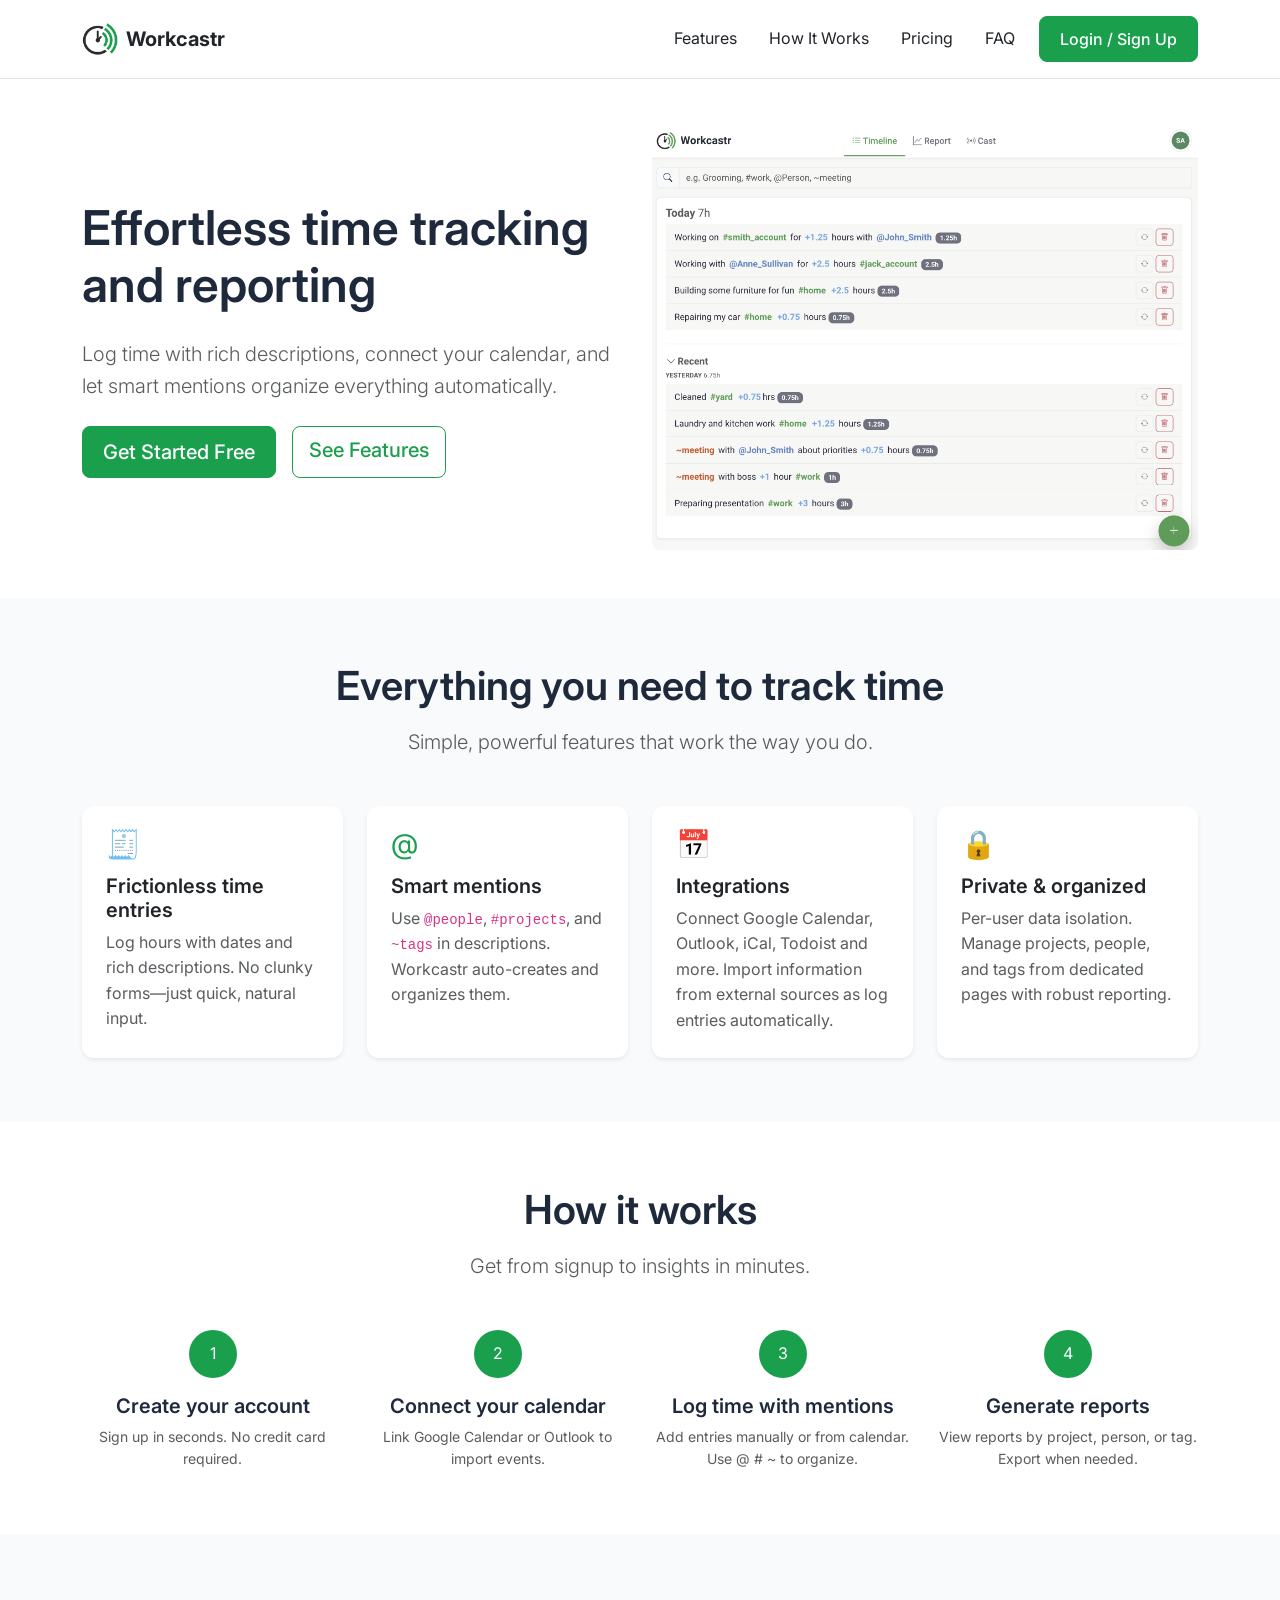
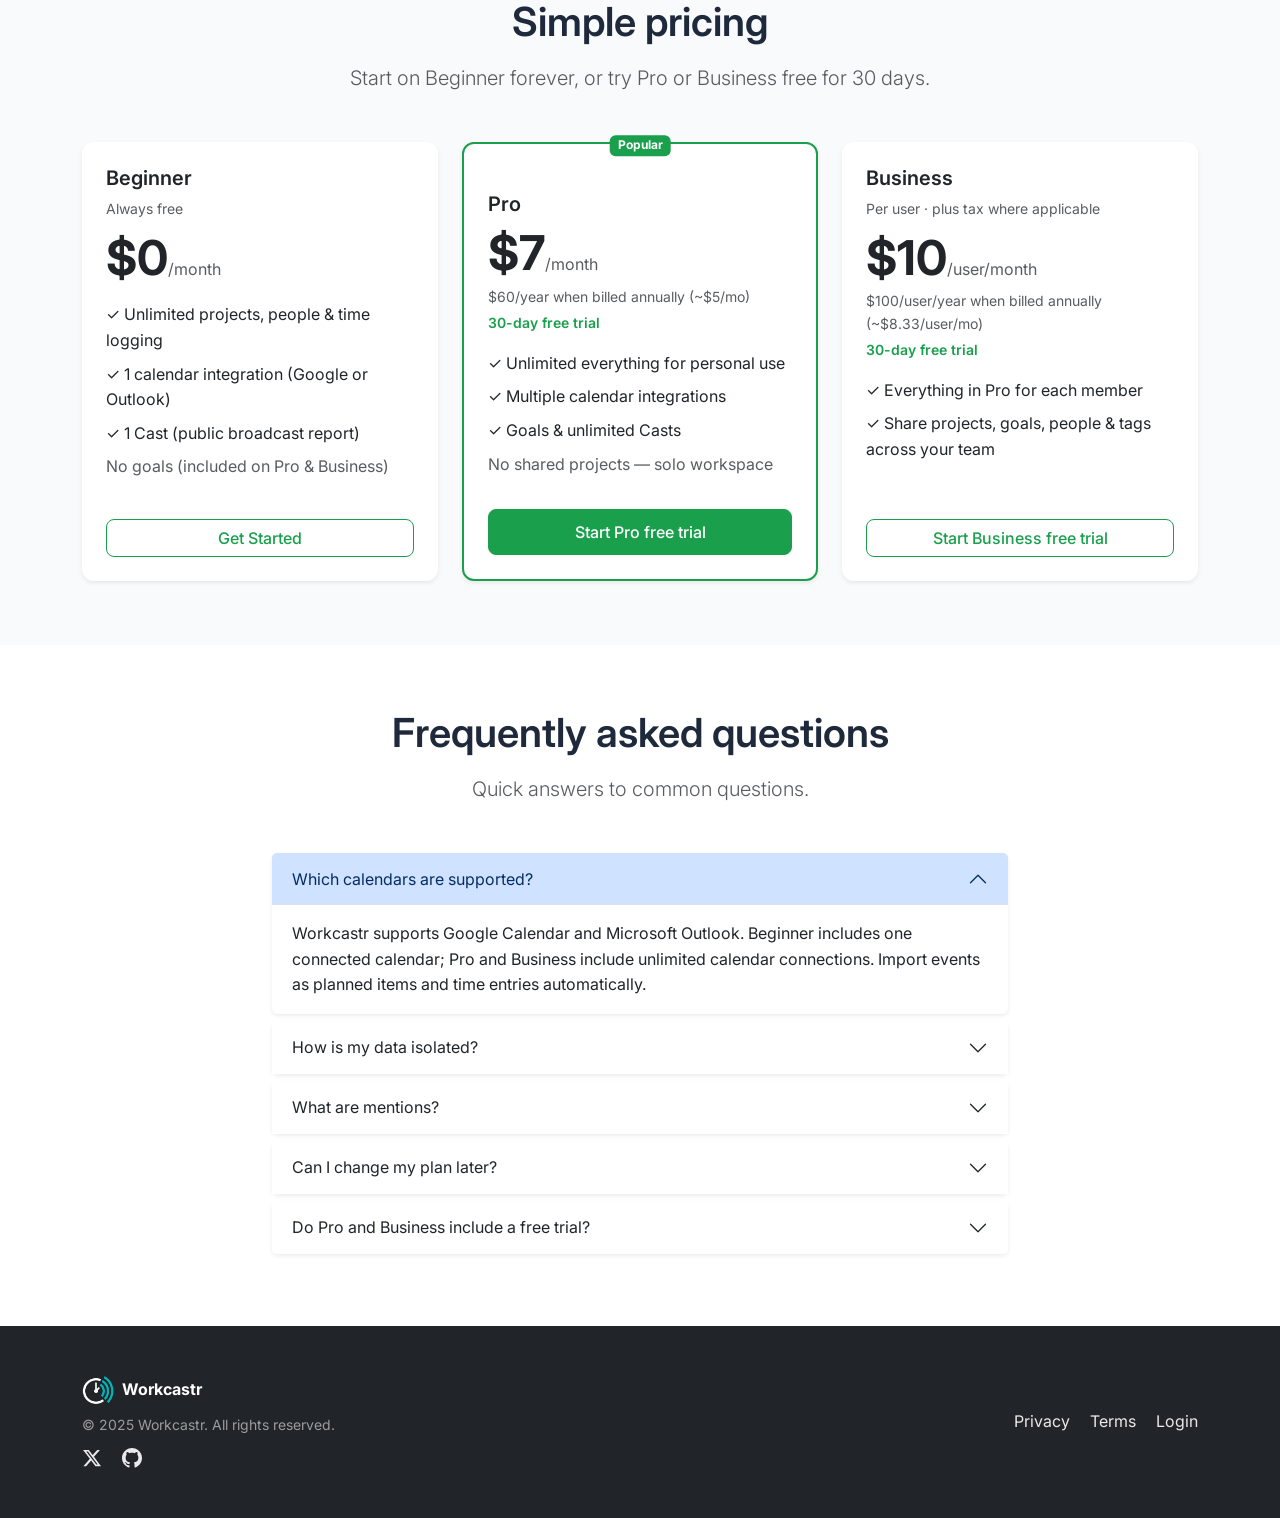
==== commit aeaa4ea6: "Update favicon and add custom CSS variables for branding; replace logo with new green variant." ====
--- a/index.html
+++ b/index.html
@@ -4,19 +4,29 @@
   <meta charset="UTF-8">
   <meta name="viewport" content="width=device-width, initial-scale=1.0">
   <title>Workcastr – Time Tracking & Reporting</title>
-  <link rel="icon" href="assets/images/workcastr-logo-time-broadcast-square3.png" type="image/png">
+  <link rel="icon" href="assets/images/workcastr-logo-time-broadcast-square3-green.png" type="image/png">
   <link rel="preconnect" href="https://fonts.googleapis.com">
   <link rel="preconnect" href="https://fonts.gstatic.com" crossorigin>
   <link href="https://fonts.googleapis.com/css2?family=Inter:wght@400;500;600;700&display=swap" rel="stylesheet">
   <link href="https://cdn.jsdelivr.net/npm/bootstrap@5.3.3/dist/css/bootstrap.min.css" rel="stylesheet">
   <link rel="stylesheet" href="assets/css/style.css">
+  <style>
+    :root {
+      --wc-primary: #1a9f4d;
+      --wc-primary-dark: #157f3d;
+      --wc-primary-light: #6bc98f;
+      --wc-accent: #6bc98f;
+      --bs-primary: #1a9f4d;
+      --bs-primary-rgb: 26, 159, 77;
+    }
+  </style>
 </head>
 <body>
   <!-- Navigation -->
   <nav class="navbar navbar-expand-lg navbar-light bg-white py-3 border-bottom">
     <div class="container">
       <a class="navbar-brand d-flex align-items-center" href="#">
-        <img src="assets/images/workcastr-logo-time-broadcast-square3.png" alt="Workcastr" height="36" class="d-inline-block">
+        <img src="assets/images/workcastr-logo-time-broadcast-square3-green.png" alt="Workcastr" height="36" class="d-inline-block">
         <span class="ms-2 fw-bold text-dark">Workcastr</span>
       </a>
       <button class="navbar-toggler" type="button" data-bs-toggle="collapse" data-bs-target="#navbarNav" aria-controls="navbarNav" aria-expanded="false" aria-label="Toggle navigation">
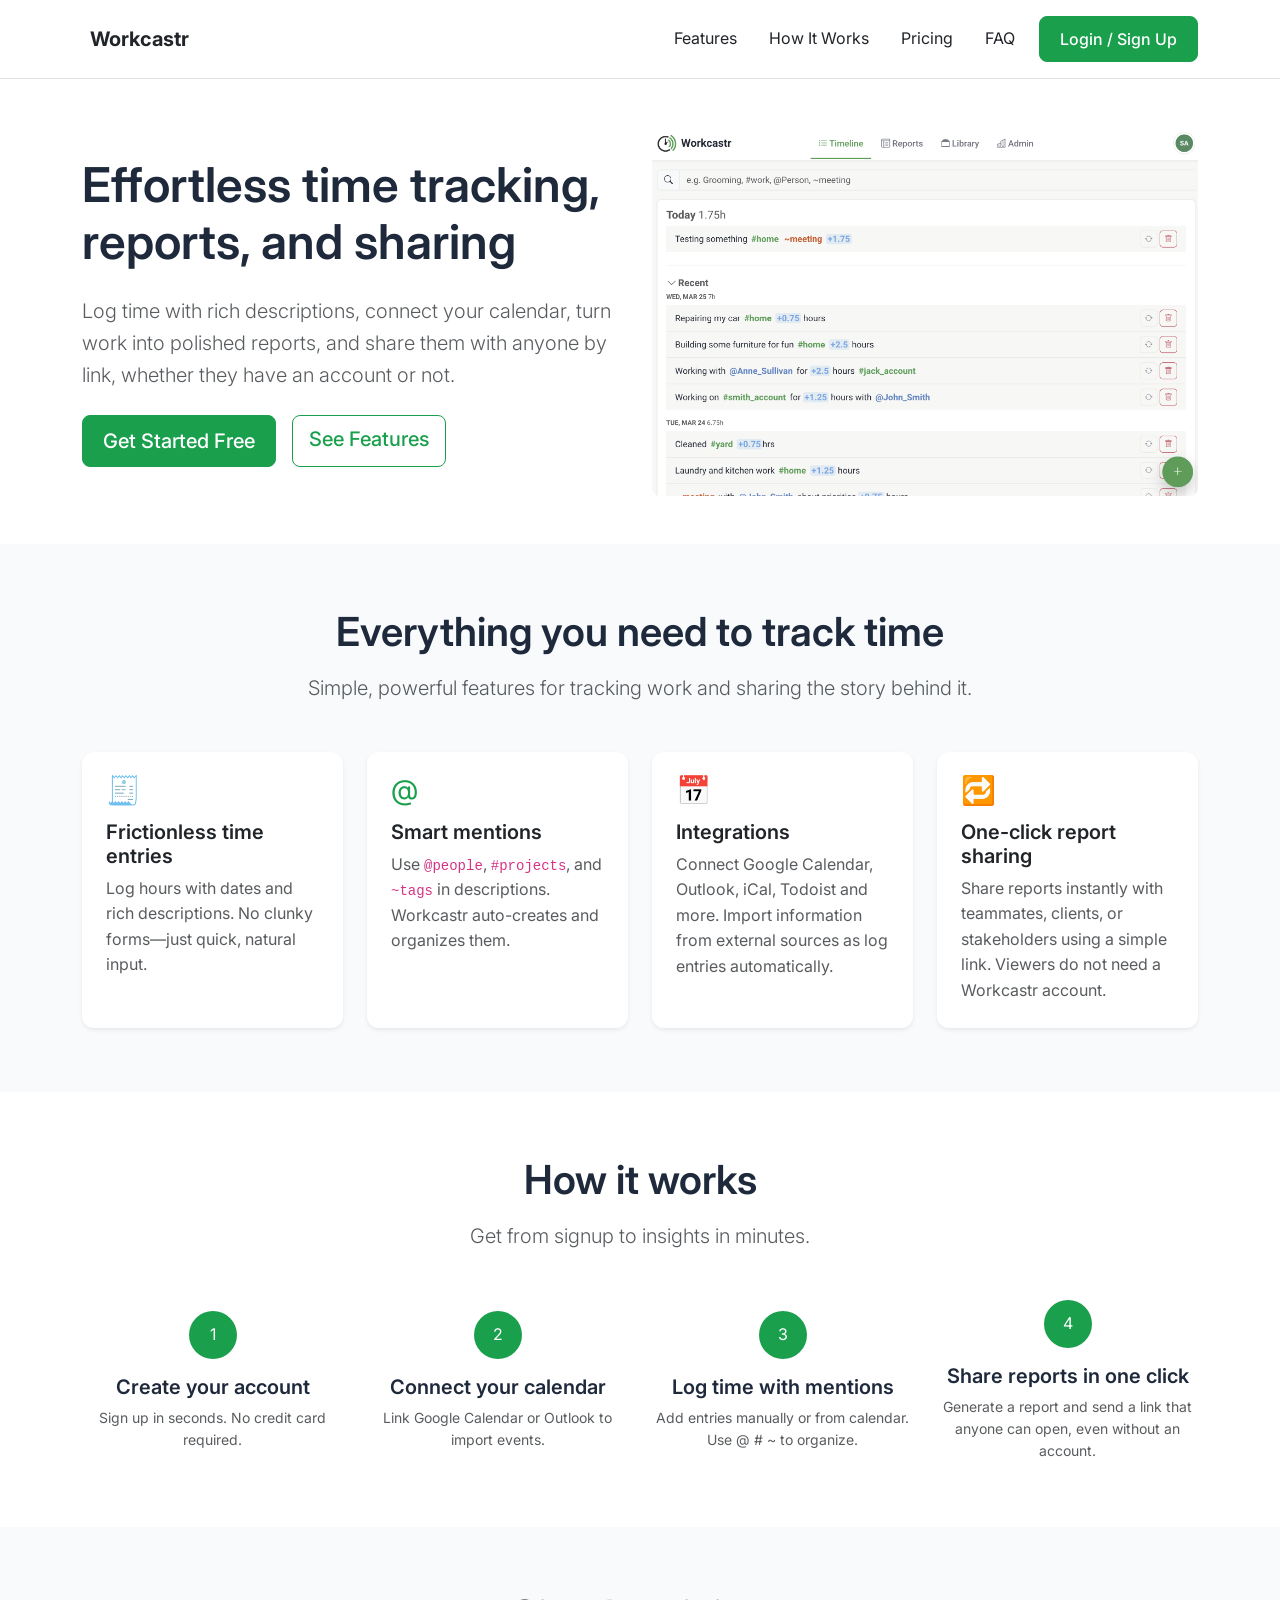
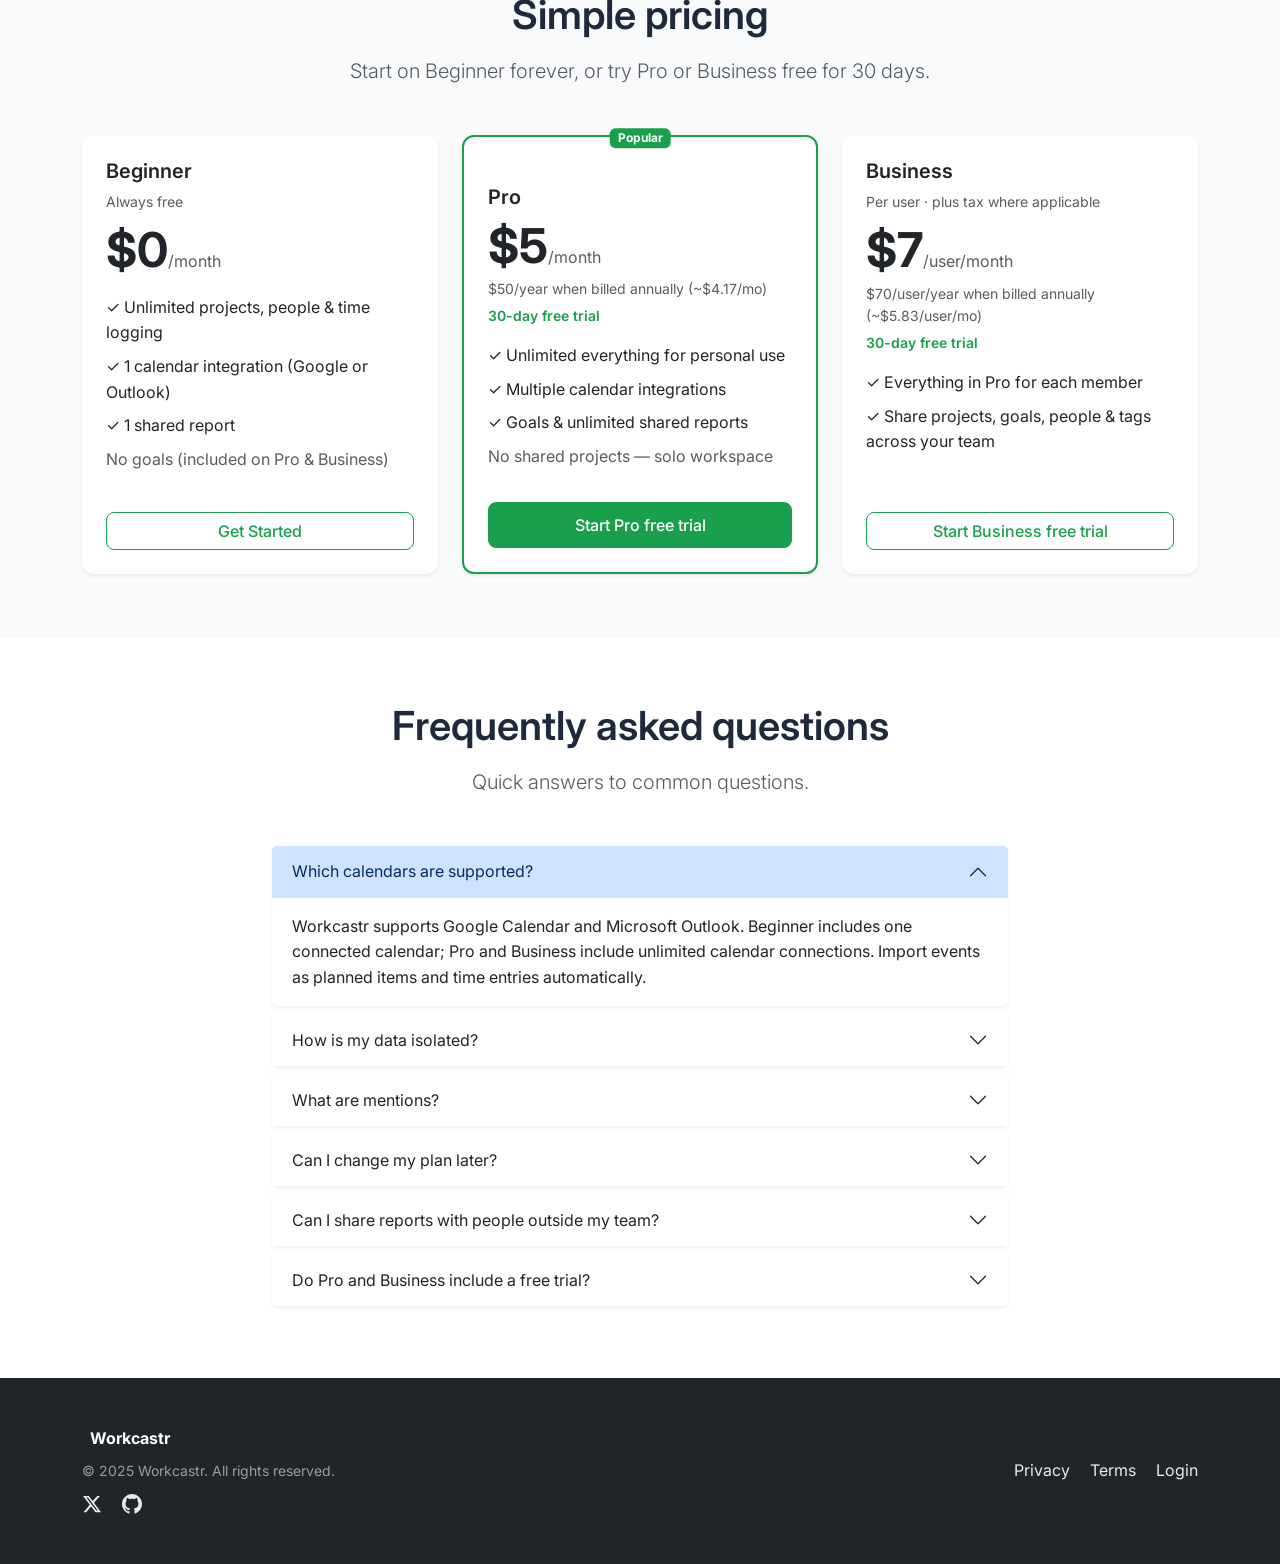
==== commit 9addca8e: "Update index.html and related files: modify title and feature descriptions for clarity, replace logo" ====
--- a/index.html
+++ b/index.html
@@ -1,10 +1,18 @@
 <!DOCTYPE html>
 <html lang="en">
 <head>
+  <!-- Google tag (gtag.js) -->
+  <script async src="https://www.googletagmanager.com/gtag/js?id=G-3YK1MT2PMG"></script>
+  <script>
+    window.dataLayer = window.dataLayer || [];
+    function gtag(){dataLayer.push(arguments);}
+    gtag('js', new Date());
+
+    gtag('config', 'G-3YK1MT2PMG');
+  </script>
   <meta charset="UTF-8">
   <meta name="viewport" content="width=device-width, initial-scale=1.0">
-  <title>Workcastr – Time Tracking & Reporting</title>
-  <link rel="icon" href="assets/images/workcastr-logo-time-broadcast-square3-green.png" type="image/png">
+  <title>Workcastr – Time Tracking & Reports</title>
   <link rel="preconnect" href="https://fonts.googleapis.com">
   <link rel="preconnect" href="https://fonts.gstatic.com" crossorigin>
   <link href="https://fonts.googleapis.com/css2?family=Inter:wght@400;500;600;700&display=swap" rel="stylesheet">
@@ -26,7 +34,6 @@
   <nav class="navbar navbar-expand-lg navbar-light bg-white py-3 border-bottom">
     <div class="container">
       <a class="navbar-brand d-flex align-items-center" href="#">
-        <img src="assets/images/workcastr-logo-time-broadcast-square3-green.png" alt="Workcastr" height="36" class="d-inline-block">
         <span class="ms-2 fw-bold text-dark">Workcastr</span>
       </a>
       <button class="navbar-toggler" type="button" data-bs-toggle="collapse" data-bs-target="#navbarNav" aria-controls="navbarNav" aria-expanded="false" aria-label="Toggle navigation">
@@ -51,9 +58,9 @@
     <div class="container">
       <div class="row align-items-center">
         <div class="col-lg-6">
-          <h1 class="mb-4">Effortless time tracking and reporting</h1>
+          <h1 class="mb-4">Effortless time tracking, reports, and sharing</h1>
           <p class="lead text-muted mb-4">
-            Log time with rich descriptions, connect your calendar, and let smart mentions organize everything automatically.
+            Log time with rich descriptions, connect your calendar, turn work into polished reports, and share them with anyone by link, whether they have an account or not.
           </p>
           <div class="d-flex flex-wrap gap-3">
             <a class="btn btn-primary btn-lg" href="https://app.workcastr.com" target="_blank" rel="noopener">Get Started Free</a>
@@ -62,7 +69,7 @@
         </div>
         <div class="col-lg-6 mt-5 mt-lg-0">
           <div class="hero-screenshot rounded-3 overflow-hidden">
-            <img src="assets/images/hero-v2.png" alt="Workcastr app" class="hero-screenshot-img">
+            <img src="assets/images/hero-v3.png" alt="Workcastr app" class="hero-screenshot-img">
           </div>
         </div>
       </div>
@@ -74,7 +81,7 @@
     <div class="container">
       <div class="text-center mb-5">
         <h2 class="mb-3">Everything you need to track time</h2>
-        <p class="text-muted lead">Simple, powerful features that work the way you do.</p>
+        <p class="text-muted lead">Simple, powerful features for tracking work and sharing the story behind it.</p>
       </div>
       <div class="row g-4">
         <div class="col-md-6 col-lg-3">
@@ -107,9 +114,9 @@
         <div class="col-md-6 col-lg-3">
           <div class="card h-100 border-0 shadow-sm">
             <div class="card-body p-4">
-              <div class="feature-icon mb-3 text-primary">&#128274;</div>
-              <h5 class="card-title">Private & organized</h5>
-              <p class="card-text text-muted">Per-user data isolation. Manage projects, people, and tags from dedicated pages with robust reporting.</p>
+              <div class="feature-icon mb-3 text-primary">&#128257;</div>
+              <h5 class="card-title">One-click report sharing</h5>
+              <p class="card-text text-muted">Share reports instantly with teammates, clients, or stakeholders using a simple link. Viewers do not need a Workcastr account.</p>
             </div>
           </div>
         </div>
@@ -149,8 +156,8 @@
         <div class="col-lg-3 col-md-6">
           <div class="how-step text-center">
             <div class="how-step-num rounded-circle bg-primary text-white d-inline-flex align-items-center justify-content-center mb-3" style="width: 3rem; height: 3rem;">4</div>
-            <h5>Generate reports</h5>
-            <p class="text-muted small mb-0">View reports by project, person, or tag. Export when needed.</p>
+            <h5>Share reports in one click</h5>
+            <p class="text-muted small mb-0">Generate a report and send a link that anyone can open, even without an account.</p>
           </div>
         </div>
       </div>
@@ -174,7 +181,7 @@
               <ul class="list-unstyled mb-4 flex-grow-1">
                 <li class="mb-2">&#10003; Unlimited projects, people & time logging</li>
                 <li class="mb-2">&#10003; 1 calendar integration (Google or Outlook)</li>
-                <li class="mb-2">&#10003; 1 Cast (public broadcast report)</li>
+                <li class="mb-2">&#10003; 1 shared report</li>
                 <li class="mb-2 text-muted">No goals (included on Pro & Business)</li>
               </ul>
               <a class="btn btn-outline-primary w-100" href="https://app.workcastr.com" target="_blank" rel="noopener">Get Started</a>
@@ -188,13 +195,13 @@
             </div>
             <div class="card-body p-4 d-flex flex-column pt-5">
               <h5 class="card-title">Pro</h5>
-              <div class="mb-1"><span class="display-5 fw-bold">$7</span><span class="text-muted">/month</span></div>
-              <p class="small text-muted mb-1">$60/year when billed annually (~$5/mo)</p>
+              <div class="mb-1"><span class="display-5 fw-bold">$5</span><span class="text-muted">/month</span></div>
+              <p class="small text-muted mb-1">$50/year when billed annually (~$4.17/mo)</p>
               <p class="small fw-semibold text-primary mb-3">30-day free trial</p>
               <ul class="list-unstyled mb-4 flex-grow-1">
                 <li class="mb-2">&#10003; Unlimited everything for personal use</li>
                 <li class="mb-2">&#10003; Multiple calendar integrations</li>
-                <li class="mb-2">&#10003; Goals & unlimited Casts</li>
+                <li class="mb-2">&#10003; Goals & unlimited shared reports</li>
                 <li class="mb-2 text-muted">No shared projects — solo workspace</li>
               </ul>
               <a class="btn btn-primary w-100" href="https://app.workcastr.com" target="_blank" rel="noopener">Start Pro free trial</a>
@@ -206,8 +213,8 @@
             <div class="card-body p-4 d-flex flex-column">
               <h5 class="card-title">Business</h5>
               <p class="small text-muted mb-2">Per user · plus tax where applicable</p>
-              <div class="mb-1"><span class="display-5 fw-bold">$10</span><span class="text-muted">/user/month</span></div>
-              <p class="small text-muted mb-1">$100/user/year when billed annually (~$8.33/user/mo)</p>
+              <div class="mb-1"><span class="display-5 fw-bold">$7</span><span class="text-muted">/user/month</span></div>
+              <p class="small text-muted mb-1">$70/user/year when billed annually (~$5.83/user/mo)</p>
               <p class="small fw-semibold text-primary mb-3">30-day free trial</p>
               <ul class="list-unstyled mb-4 flex-grow-1">
                 <li class="mb-2">&#10003; Everything in Pro for each member</li>
@@ -265,9 +272,17 @@
             </div>
             <div class="accordion-item border-0 shadow-sm mb-2 rounded">
               <h3 class="accordion-header">
-                <button class="accordion-button collapsed" type="button" data-bs-toggle="collapse" data-bs-target="#faq5" aria-expanded="false" aria-controls="faq5">Do Pro and Business include a free trial?</button>
+                <button class="accordion-button collapsed" type="button" data-bs-toggle="collapse" data-bs-target="#faq5" aria-expanded="false" aria-controls="faq5">Can I share reports with people outside my team?</button>
               </h3>
               <div id="faq5" class="accordion-collapse collapse" data-bs-parent="#faqAccordion">
+                <div class="accordion-body">Yes. Shared reports can be opened by anyone with the link, including clients or stakeholders who do not have a Workcastr account.</div>
+              </div>
+            </div>
+            <div class="accordion-item border-0 shadow-sm mb-2 rounded">
+              <h3 class="accordion-header">
+                <button class="accordion-button collapsed" type="button" data-bs-toggle="collapse" data-bs-target="#faq6" aria-expanded="false" aria-controls="faq6">Do Pro and Business include a free trial?</button>
+              </h3>
+              <div id="faq6" class="accordion-collapse collapse" data-bs-parent="#faqAccordion">
                 <div class="accordion-body">Yes. Both Pro and Business come with a 30-day free trial so you can use the full feature set before you are billed. Start either trial from your account after you sign up.</div>
               </div>
             </div>
@@ -283,7 +298,6 @@
       <div class="row align-items-center">
         <div class="col-md-6 mb-3 mb-md-0">
           <a class="d-flex align-items-center text-decoration-none" href="#">
-            <img src="assets/images/workcastr-logo-time-broadcast-square3-for-dark.png" alt="Workcastr" height="32" class="d-inline-block">
             <span class="ms-2 fw-bold text-white">Workcastr</span>
           </a>
           <p class="text-muted small mb-0 mt-2">&copy; 2025 Workcastr. All rights reserved.</p>
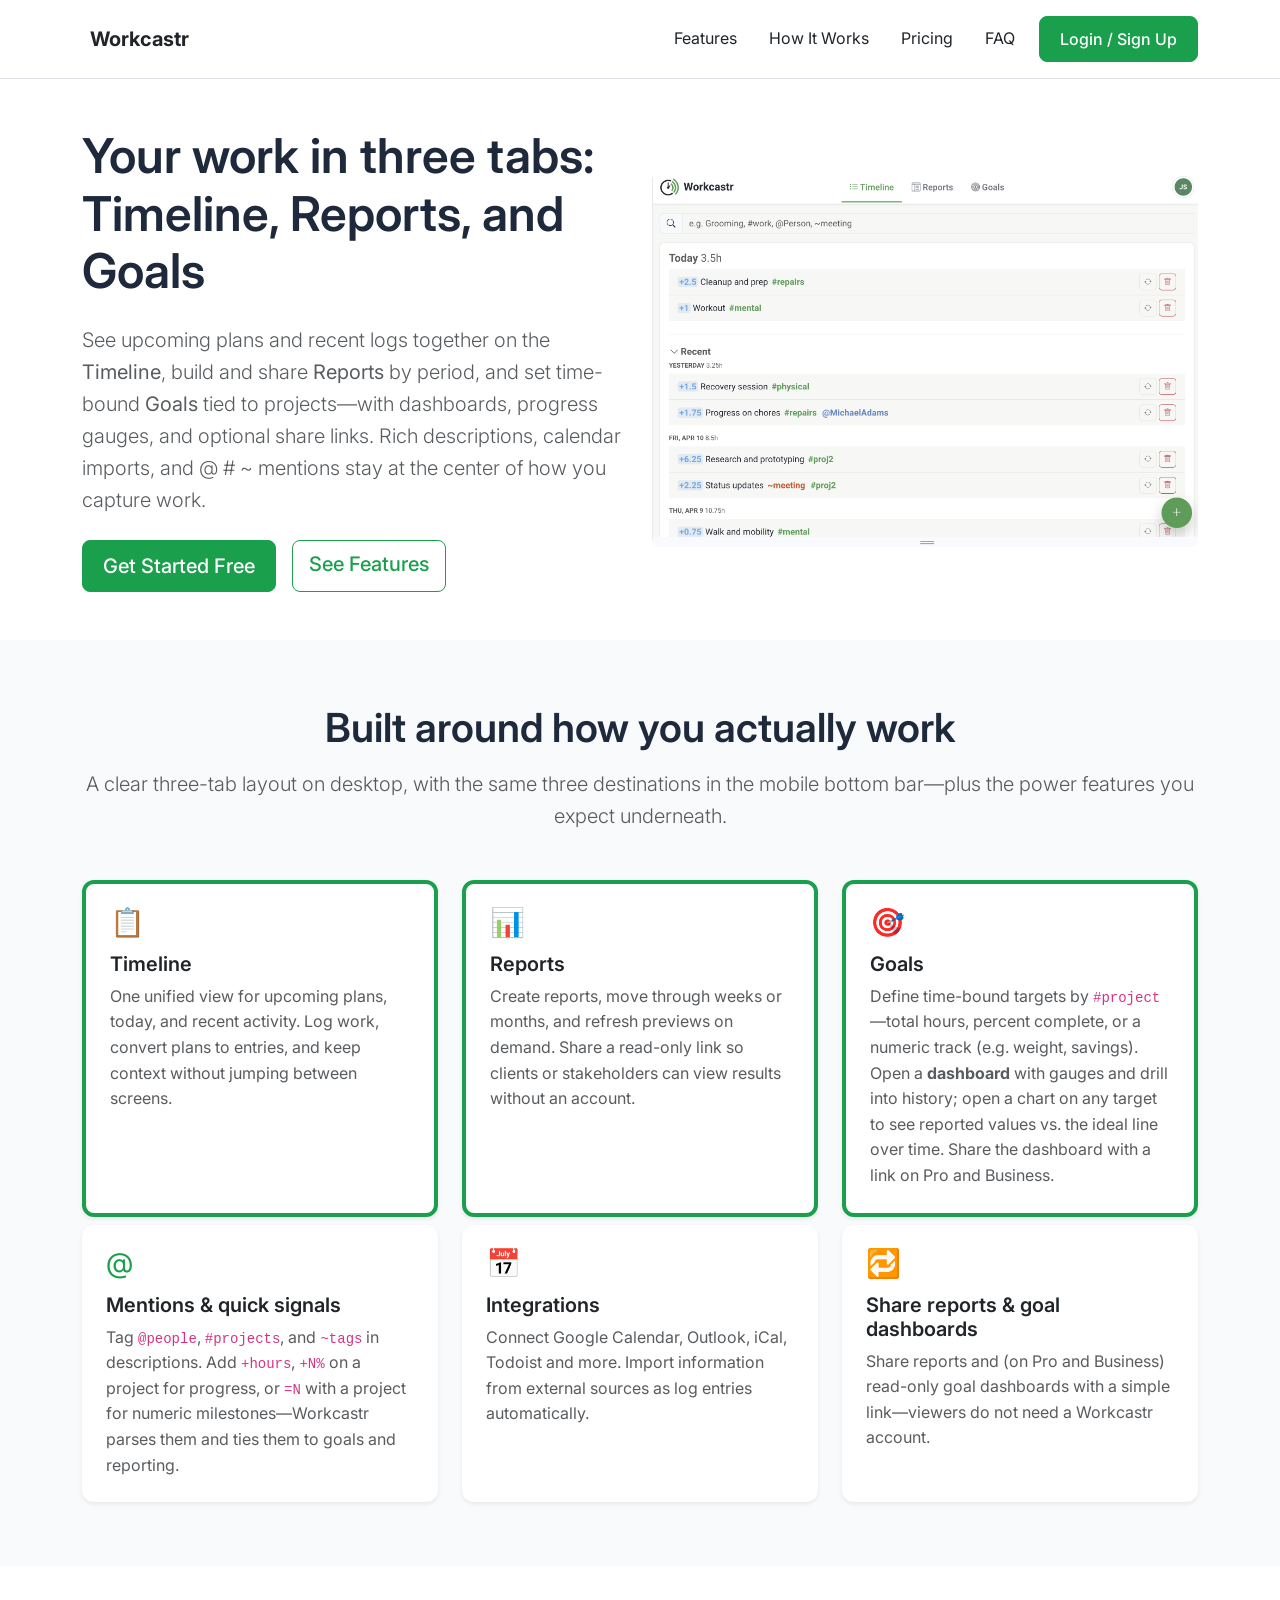
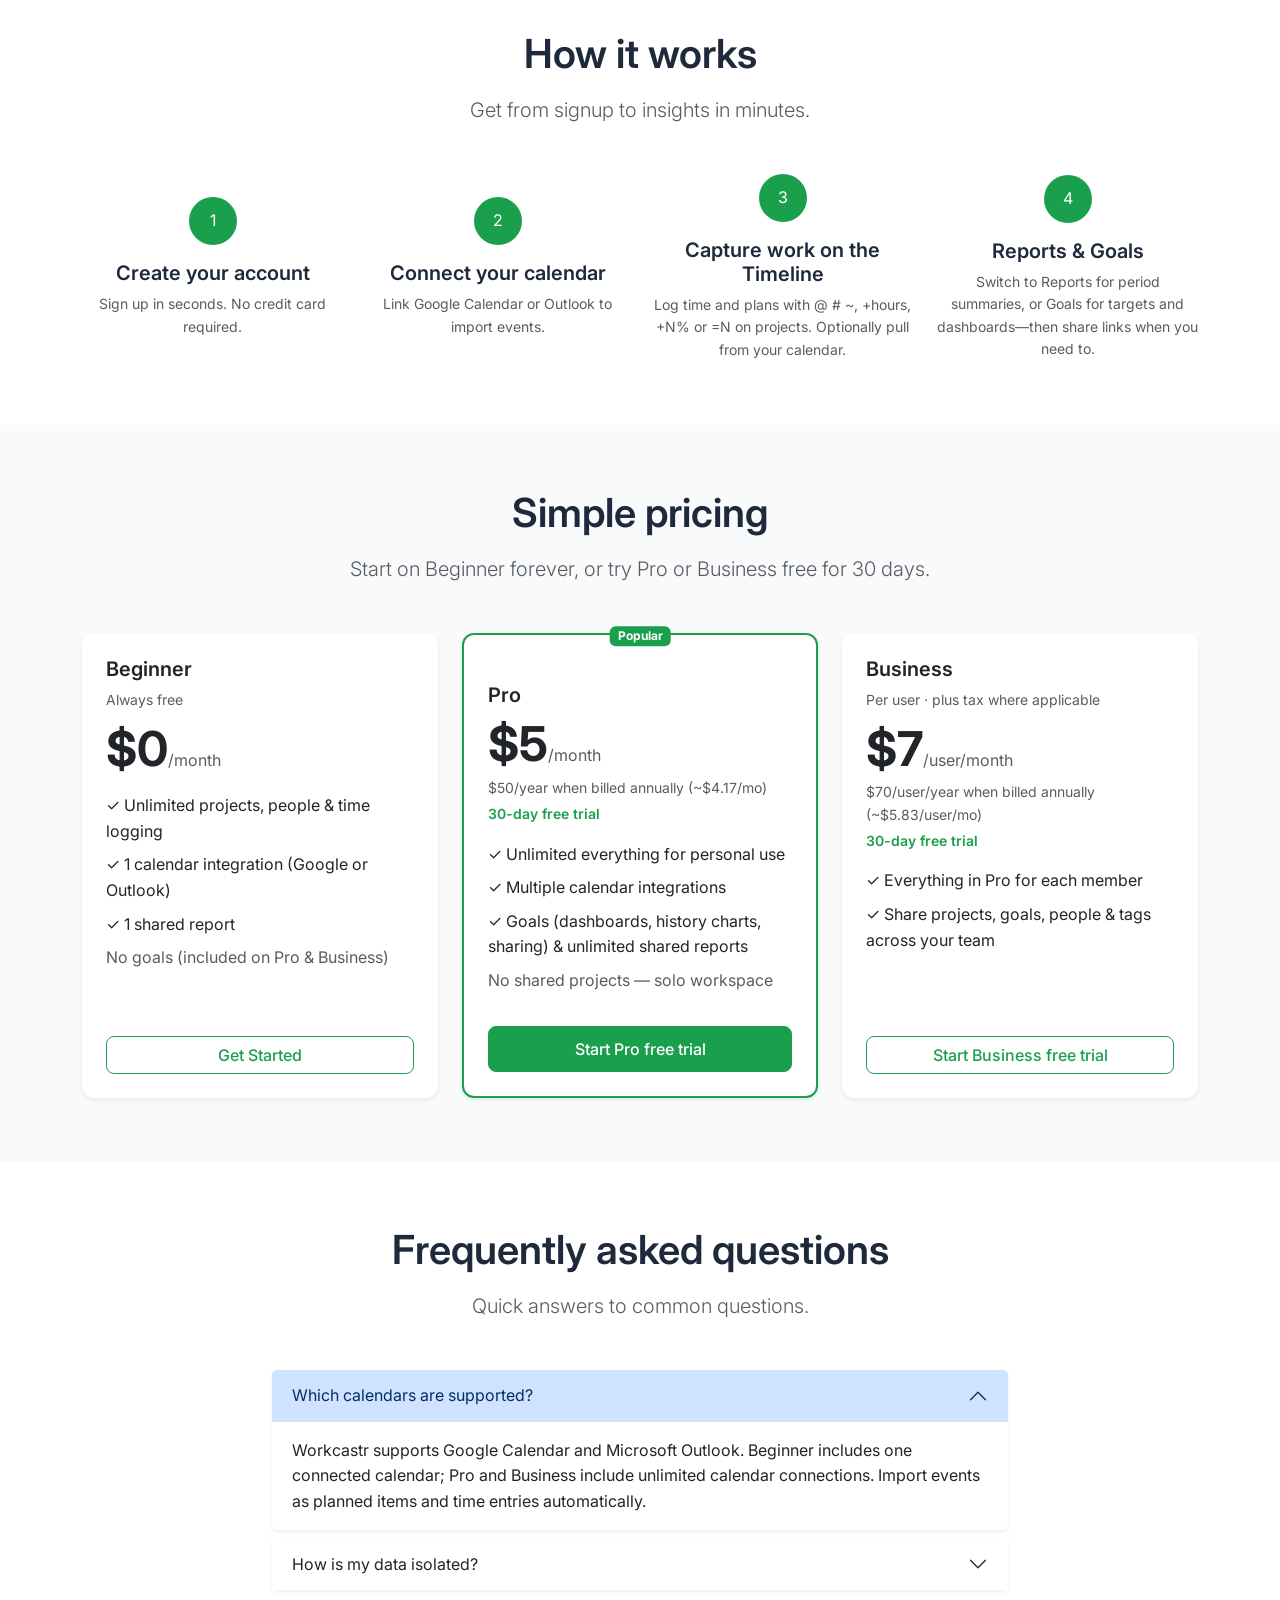
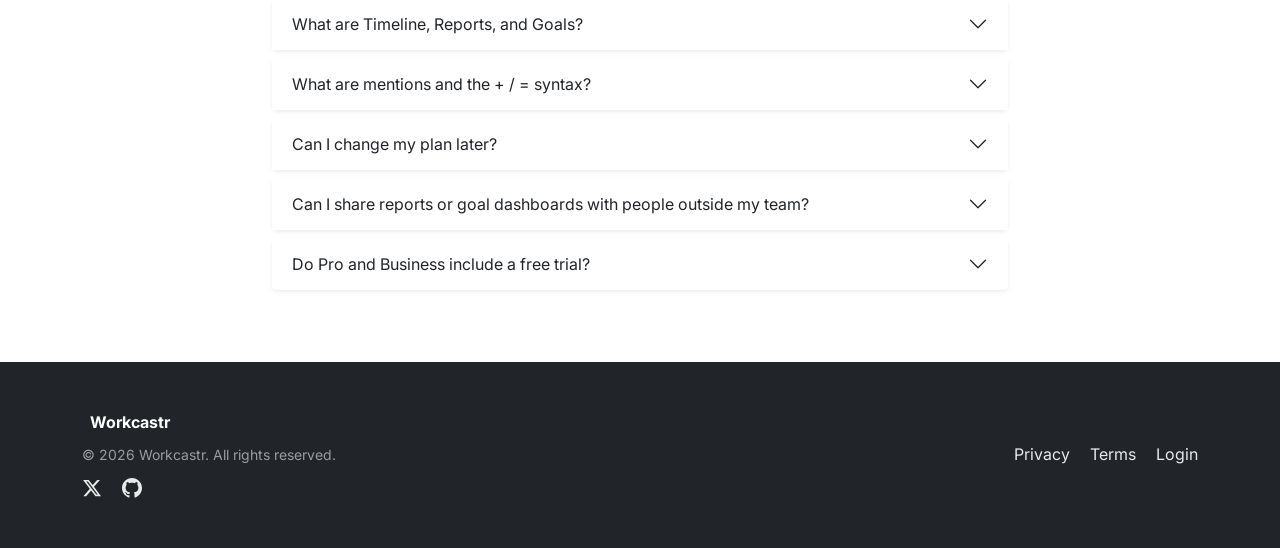
==== commit 58a1ab35: "Revise index.html and README.md to reflect updated branding and features: change title, enhance feat" ====
--- a/index.html
+++ b/index.html
@@ -12,7 +12,7 @@
   </script>
   <meta charset="UTF-8">
   <meta name="viewport" content="width=device-width, initial-scale=1.0">
-  <title>Workcastr – Time Tracking & Reports</title>
+  <title>Workcastr – Timeline, Goals & Reports</title>
   <link rel="preconnect" href="https://fonts.googleapis.com">
   <link rel="preconnect" href="https://fonts.gstatic.com" crossorigin>
   <link href="https://fonts.googleapis.com/css2?family=Inter:wght@400;500;600;700&display=swap" rel="stylesheet">
@@ -58,9 +58,9 @@
     <div class="container">
       <div class="row align-items-center">
         <div class="col-lg-6">
-          <h1 class="mb-4">Effortless time tracking, reports, and sharing</h1>
+          <h1 class="mb-4">Your work in three tabs: Timeline, Reports, and Goals</h1>
           <p class="lead text-muted mb-4">
-            Log time with rich descriptions, connect your calendar, turn work into polished reports, and share them with anyone by link, whether they have an account or not.
+            See upcoming plans and recent logs together on the <strong>Timeline</strong>, build and share <strong>Reports</strong> by period, and set time-bound <strong>Goals</strong> tied to projects—with dashboards, progress gauges, and optional share links. Rich descriptions, calendar imports, and @ # ~ mentions stay at the center of how you capture work.
           </p>
           <div class="d-flex flex-wrap gap-3">
             <a class="btn btn-primary btn-lg" href="https://app.workcastr.com" target="_blank" rel="noopener">Get Started Free</a>
@@ -69,7 +69,7 @@
         </div>
         <div class="col-lg-6 mt-5 mt-lg-0">
           <div class="hero-screenshot rounded-3 overflow-hidden">
-            <img src="assets/images/hero-v3.png" alt="Workcastr app" class="hero-screenshot-img">
+            <img src="assets/images/hero-v4.png" alt="Workcastr app showing Timeline, Reports, and Goals" class="hero-screenshot-img">
           </div>
         </div>
       </div>
@@ -80,29 +80,49 @@
   <section id="features" class="section section-alt">
     <div class="container">
       <div class="text-center mb-5">
-        <h2 class="mb-3">Everything you need to track time</h2>
-        <p class="text-muted lead">Simple, powerful features for tracking work and sharing the story behind it.</p>
+        <h2 class="mb-3">Built around how you actually work</h2>
+        <p class="text-muted lead">A clear three-tab layout on desktop, with the same three destinations in the mobile bottom bar—plus the power features you expect underneath.</p>
+      </div>
+      <div class="row g-4 mb-2">
+        <div class="col-md-4">
+          <div class="card h-100 shadow-sm border-top border-4 border-primary">
+            <div class="card-body p-4">
+              <div class="feature-icon mb-3 text-primary">&#128203;</div>
+              <h5 class="card-title">Timeline</h5>
+              <p class="card-text text-muted mb-0">One unified view for upcoming plans, today, and recent activity. Log work, convert plans to entries, and keep context without jumping between screens.</p>
+            </div>
+          </div>
+        </div>
+        <div class="col-md-4">
+          <div class="card h-100 shadow-sm border-top border-4 border-primary">
+            <div class="card-body p-4">
+              <div class="feature-icon mb-3 text-primary">&#128202;</div>
+              <h5 class="card-title">Reports</h5>
+              <p class="card-text text-muted mb-0">Create reports, move through weeks or months, and refresh previews on demand. Share a read-only link so clients or stakeholders can view results without an account.</p>
+            </div>
+          </div>
+        </div>
+        <div class="col-md-4">
+          <div class="card h-100 shadow-sm border-top border-4 border-primary">
+            <div class="card-body p-4">
+              <div class="feature-icon mb-3 text-primary">&#127919;</div>
+              <h5 class="card-title">Goals</h5>
+              <p class="card-text text-muted mb-0">Define time-bound targets by <code>#project</code>—total hours, percent complete, or a numeric track (e.g. weight, savings). Open a <strong>dashboard</strong> with gauges and drill into history; open a chart on any target to see reported values vs. the ideal line over time. Share the dashboard with a link on Pro and Business.</p>
+            </div>
+          </div>
+        </div>
       </div>
       <div class="row g-4">
-        <div class="col-md-6 col-lg-3">
-          <div class="card h-100 border-0 shadow-sm">
-            <div class="card-body p-4">
-              <div class="feature-icon mb-3 text-primary">&#129534;</div>
-              <h5 class="card-title">Frictionless time entries</h5>
-              <p class="card-text text-muted">Log hours with dates and rich descriptions. No clunky forms—just quick, natural input.</p>
-            </div>
-          </div>
-        </div>
-        <div class="col-md-6 col-lg-3">
+        <div class="col-md-6 col-lg-4">
           <div class="card h-100 border-0 shadow-sm">
             <div class="card-body p-4">
               <div class="feature-icon mb-3 text-primary">&#64;</div>
-              <h5 class="card-title">Smart mentions</h5>
-              <p class="card-text text-muted">Use <code>@people</code>, <code>#projects</code>, and <code>~tags</code> in descriptions. Workcastr auto-creates and organizes them.</p>
-            </div>
-          </div>
-        </div>
-        <div class="col-md-6 col-lg-3">
+              <h5 class="card-title">Mentions &amp; quick signals</h5>
+              <p class="card-text text-muted">Tag <code>@people</code>, <code>#projects</code>, and <code>~tags</code> in descriptions. Add <code>+hours</code>, <code>+N%</code> on a project for progress, or <code>=N</code> with a project for numeric milestones—Workcastr parses them and ties them to goals and reporting.</p>
+            </div>
+          </div>
+        </div>
+        <div class="col-md-6 col-lg-4">
           <div class="card h-100 border-0 shadow-sm">
             <div class="card-body p-4">
               <div class="feature-icon mb-3 text-primary">&#128197;</div>
@@ -111,12 +131,12 @@
             </div>
           </div>
         </div>
-        <div class="col-md-6 col-lg-3">
+        <div class="col-md-6 col-lg-4">
           <div class="card h-100 border-0 shadow-sm">
             <div class="card-body p-4">
               <div class="feature-icon mb-3 text-primary">&#128257;</div>
-              <h5 class="card-title">One-click report sharing</h5>
-              <p class="card-text text-muted">Share reports instantly with teammates, clients, or stakeholders using a simple link. Viewers do not need a Workcastr account.</p>
+              <h5 class="card-title">Share reports &amp; goal dashboards</h5>
+              <p class="card-text text-muted">Share reports and (on Pro and Business) read-only goal dashboards with a simple link—viewers do not need a Workcastr account.</p>
             </div>
           </div>
         </div>
@@ -149,15 +169,15 @@
         <div class="col-lg-3 col-md-6">
           <div class="how-step text-center">
             <div class="how-step-num rounded-circle bg-primary text-white d-inline-flex align-items-center justify-content-center mb-3" style="width: 3rem; height: 3rem;">3</div>
-            <h5>Log time with mentions</h5>
-            <p class="text-muted small mb-0">Add entries manually or from calendar. Use @ # ~ to organize.</p>
+            <h5>Capture work on the Timeline</h5>
+            <p class="text-muted small mb-0">Log time and plans with @ # ~, +hours, +N% or =N on projects. Optionally pull from your calendar.</p>
           </div>
         </div>
         <div class="col-lg-3 col-md-6">
           <div class="how-step text-center">
             <div class="how-step-num rounded-circle bg-primary text-white d-inline-flex align-items-center justify-content-center mb-3" style="width: 3rem; height: 3rem;">4</div>
-            <h5>Share reports in one click</h5>
-            <p class="text-muted small mb-0">Generate a report and send a link that anyone can open, even without an account.</p>
+            <h5>Reports &amp; Goals</h5>
+            <p class="text-muted small mb-0">Switch to Reports for period summaries, or Goals for targets and dashboards—then share links when you need to.</p>
           </div>
         </div>
       </div>
@@ -201,7 +221,7 @@
               <ul class="list-unstyled mb-4 flex-grow-1">
                 <li class="mb-2">&#10003; Unlimited everything for personal use</li>
                 <li class="mb-2">&#10003; Multiple calendar integrations</li>
-                <li class="mb-2">&#10003; Goals & unlimited shared reports</li>
+                <li class="mb-2">&#10003; Goals (dashboards, history charts, sharing) &amp; unlimited shared reports</li>
                 <li class="mb-2 text-muted">No shared projects — solo workspace</li>
               </ul>
               <a class="btn btn-primary w-100" href="https://app.workcastr.com" target="_blank" rel="noopener">Start Pro free trial</a>
@@ -251,15 +271,23 @@
                 <button class="accordion-button collapsed" type="button" data-bs-toggle="collapse" data-bs-target="#faq2" aria-expanded="false" aria-controls="faq2">How is my data isolated?</button>
               </h3>
               <div id="faq2" class="accordion-collapse collapse" data-bs-parent="#faqAccordion">
-                <div class="accordion-body">Workcastr uses per-user data isolation. Your time entries, projects, people, and tags are private to your account.</div>
-              </div>
-            </div>
-            <div class="accordion-item border-0 shadow-sm mb-2 rounded">
-              <h3 class="accordion-header">
-                <button class="accordion-button collapsed" type="button" data-bs-toggle="collapse" data-bs-target="#faq3" aria-expanded="false" aria-controls="faq3">What are mentions?</button>
+                <div class="accordion-body">Workcastr uses per-user data isolation. Your time entries, plans, projects, people, tags, and goals are private to your account unless you explicitly create a share link.</div>
+              </div>
+            </div>
+            <div class="accordion-item border-0 shadow-sm mb-2 rounded">
+              <h3 class="accordion-header">
+                <button class="accordion-button collapsed" type="button" data-bs-toggle="collapse" data-bs-target="#faq3" aria-expanded="false" aria-controls="faq3">What are Timeline, Reports, and Goals?</button>
               </h3>
               <div id="faq3" class="accordion-collapse collapse" data-bs-parent="#faqAccordion">
-                <div class="accordion-body">Mentions let you tag people (<code>@name</code>), projects (<code>#project</code>), and tags (<code>~tag</code>) directly in your time entry descriptions. Workcastr automatically creates and organizes these for you.</div>
+                <div class="accordion-body"><strong>Timeline</strong> combines upcoming work, today, and recent history so you can plan and log in one place. <strong>Reports</strong> let you define views over your data by week or month and share them by link. <strong>Goals</strong> are time-bound targets tied to projects (hours, percent complete, or a numeric value); you get a dashboard with gauges, per-target history charts, and optional read-only sharing on Pro and Business. On smaller screens, the same three areas appear in the bottom navigation.</div>
+              </div>
+            </div>
+            <div class="accordion-item border-0 shadow-sm mb-2 rounded">
+              <h3 class="accordion-header">
+                <button class="accordion-button collapsed" type="button" data-bs-toggle="collapse" data-bs-target="#faqMentions" aria-expanded="false" aria-controls="faqMentions">What are mentions and the + / = syntax?</button>
+              </h3>
+              <div id="faqMentions" class="accordion-collapse collapse" data-bs-parent="#faqAccordion">
+                <div class="accordion-body">Tag people (<code>@name</code>), projects (<code>#project</code>), and tags (<code>~tag</code>) in descriptions—Workcastr creates and organizes them. Use <code>+1.5</code> (or similar) for hours, <code>+25%</code> with a project for percent progress toward a goal, and <code>=220</code> with a project for numeric milestones (e.g. a scale reading). These tie naturally into the Goals tab when your targets match those project mentions.</div>
               </div>
             </div>
             <div class="accordion-item border-0 shadow-sm mb-2 rounded">
@@ -272,10 +300,10 @@
             </div>
             <div class="accordion-item border-0 shadow-sm mb-2 rounded">
               <h3 class="accordion-header">
-                <button class="accordion-button collapsed" type="button" data-bs-toggle="collapse" data-bs-target="#faq5" aria-expanded="false" aria-controls="faq5">Can I share reports with people outside my team?</button>
+                <button class="accordion-button collapsed" type="button" data-bs-toggle="collapse" data-bs-target="#faq5" aria-expanded="false" aria-controls="faq5">Can I share reports or goal dashboards with people outside my team?</button>
               </h3>
               <div id="faq5" class="accordion-collapse collapse" data-bs-parent="#faqAccordion">
-                <div class="accordion-body">Yes. Shared reports can be opened by anyone with the link, including clients or stakeholders who do not have a Workcastr account.</div>
+                <div class="accordion-body">Yes. Shared reports can be opened by anyone with the link. On Pro and Business, read-only <strong>goal dashboards</strong> work the same way—clients or stakeholders do not need a Workcastr account.</div>
               </div>
             </div>
             <div class="accordion-item border-0 shadow-sm mb-2 rounded">
@@ -300,7 +328,7 @@
           <a class="d-flex align-items-center text-decoration-none" href="#">
             <span class="ms-2 fw-bold text-white">Workcastr</span>
           </a>
-          <p class="text-muted small mb-0 mt-2">&copy; 2025 Workcastr. All rights reserved.</p>
+          <p class="text-muted small mb-0 mt-2">&copy; 2026 Workcastr. All rights reserved.</p>
           <div class="mt-2">
             <a class="text-muted me-3" href="#" aria-label="Twitter"><svg xmlns="http://www.w3.org/2000/svg" width="20" height="20" viewBox="0 0 24 24" fill="currentColor"><path d="M18.244 2.25h3.308l-7.227 8.26 8.502 11.24H16.17l-5.214-6.817L4.99 21.75H1.68l7.73-8.835L1.254 2.25H8.08l4.713 6.231zm-1.161 17.52h1.833L7.084 4.126H5.117z"/></svg></a>
             <a class="text-muted" href="#" aria-label="GitHub"><svg xmlns="http://www.w3.org/2000/svg" width="20" height="20" viewBox="0 0 24 24" fill="currentColor"><path d="M12 0c-6.626 0-12 5.373-12 12 0 5.302 3.438 9.8 8.207 11.387.599.111.793-.261.793-.577v-2.234c-3.338.726-4.033-1.416-4.033-1.416-.546-1.387-1.333-1.756-1.333-1.756-1.089-.745.083-.729.083-.729 1.205.084 1.839 1.237 1.839 1.237 1.07 1.834 2.807 1.304 3.492.997.107-.775.418-1.305.762-1.604-2.665-.305-5.467-1.334-5.467-5.931 0-1.311.469-2.381 1.236-3.221-.124-.303-.535-1.524.117-3.176 0 0 1.008-.322 3.301 1.23.957-.266 1.983-.399 3.003-.404 1.02.005 2.047.138 3.006.404 2.291-1.552 3.297-1.23 3.297-1.23.653 1.653.242 2.874.118 3.176.77.84 1.235 1.911 1.235 3.221 0 4.609-2.807 5.624-5.479 5.921.43.372.823 1.102.823 2.222v3.293c0 .319.192.694.801.576 4.765-1.589 8.199-6.086 8.199-11.386 0-6.627-5.373-12-12-12z"/></svg></a>
